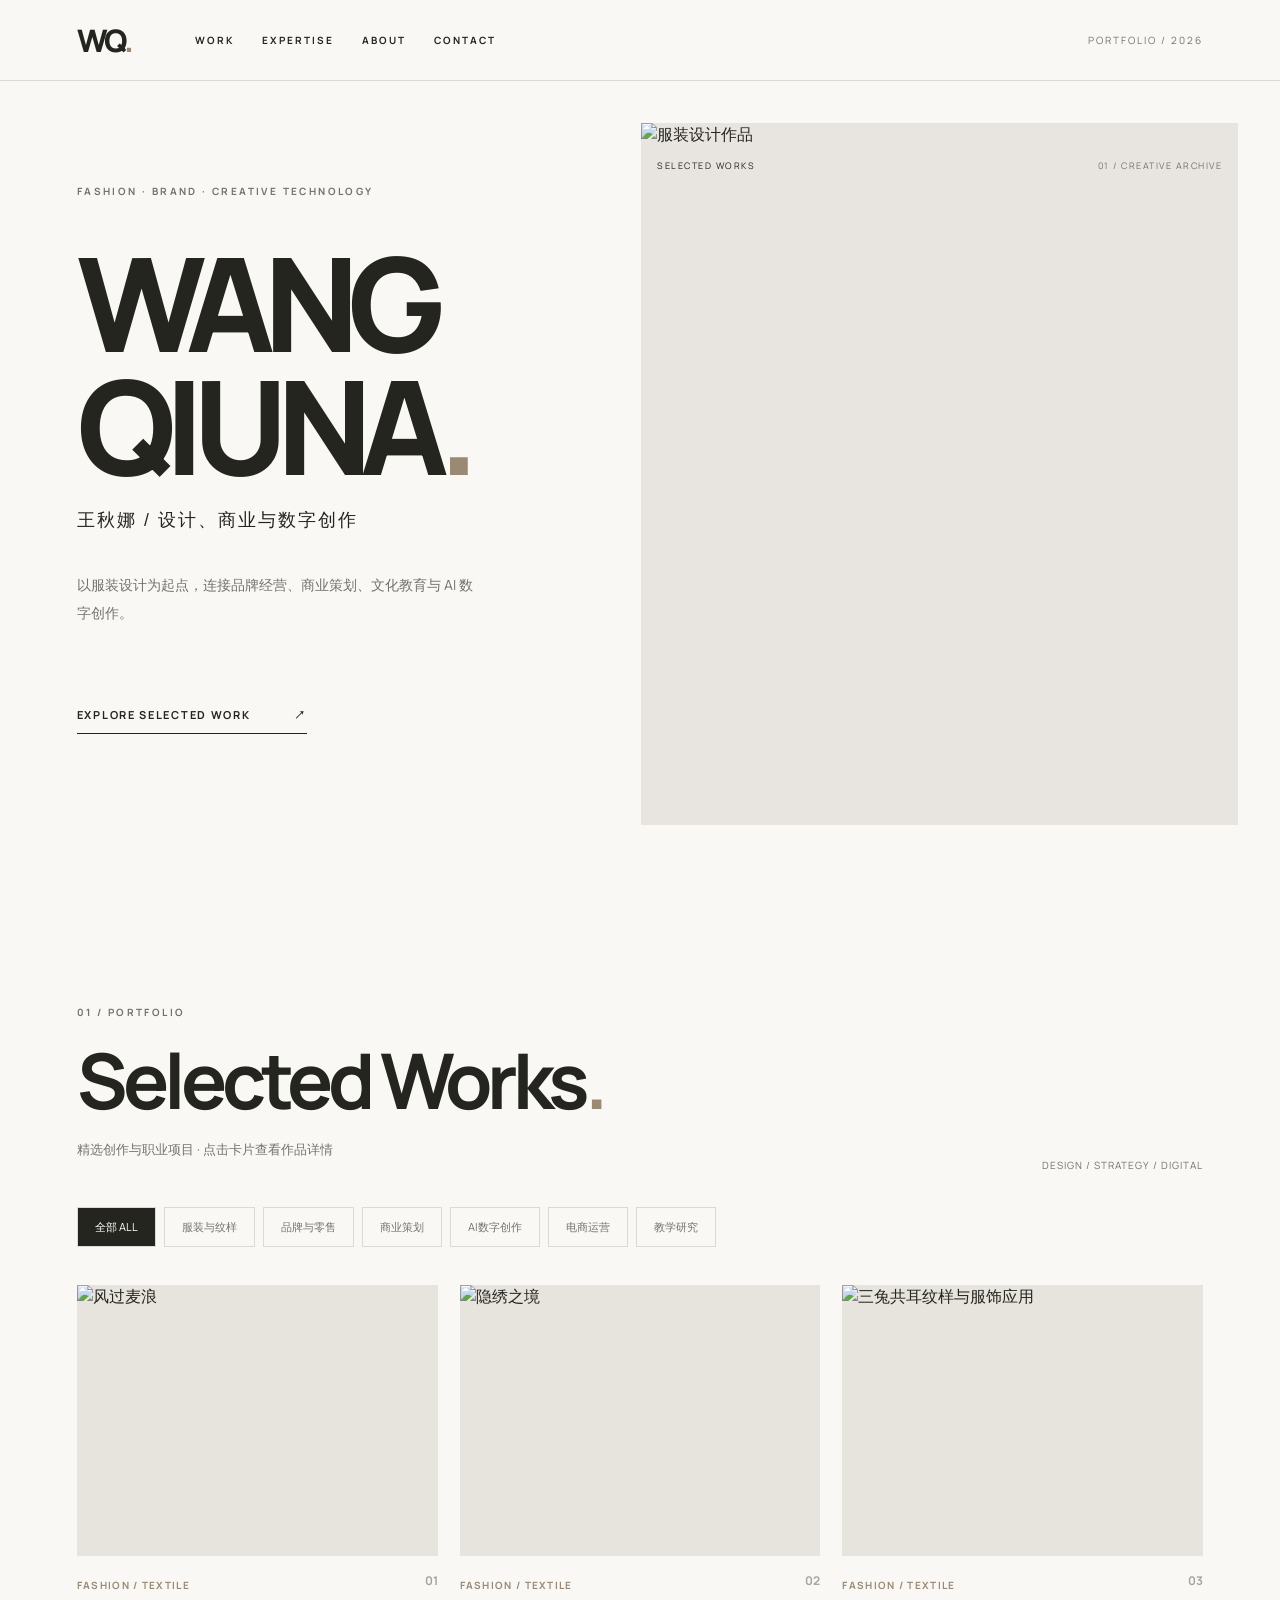
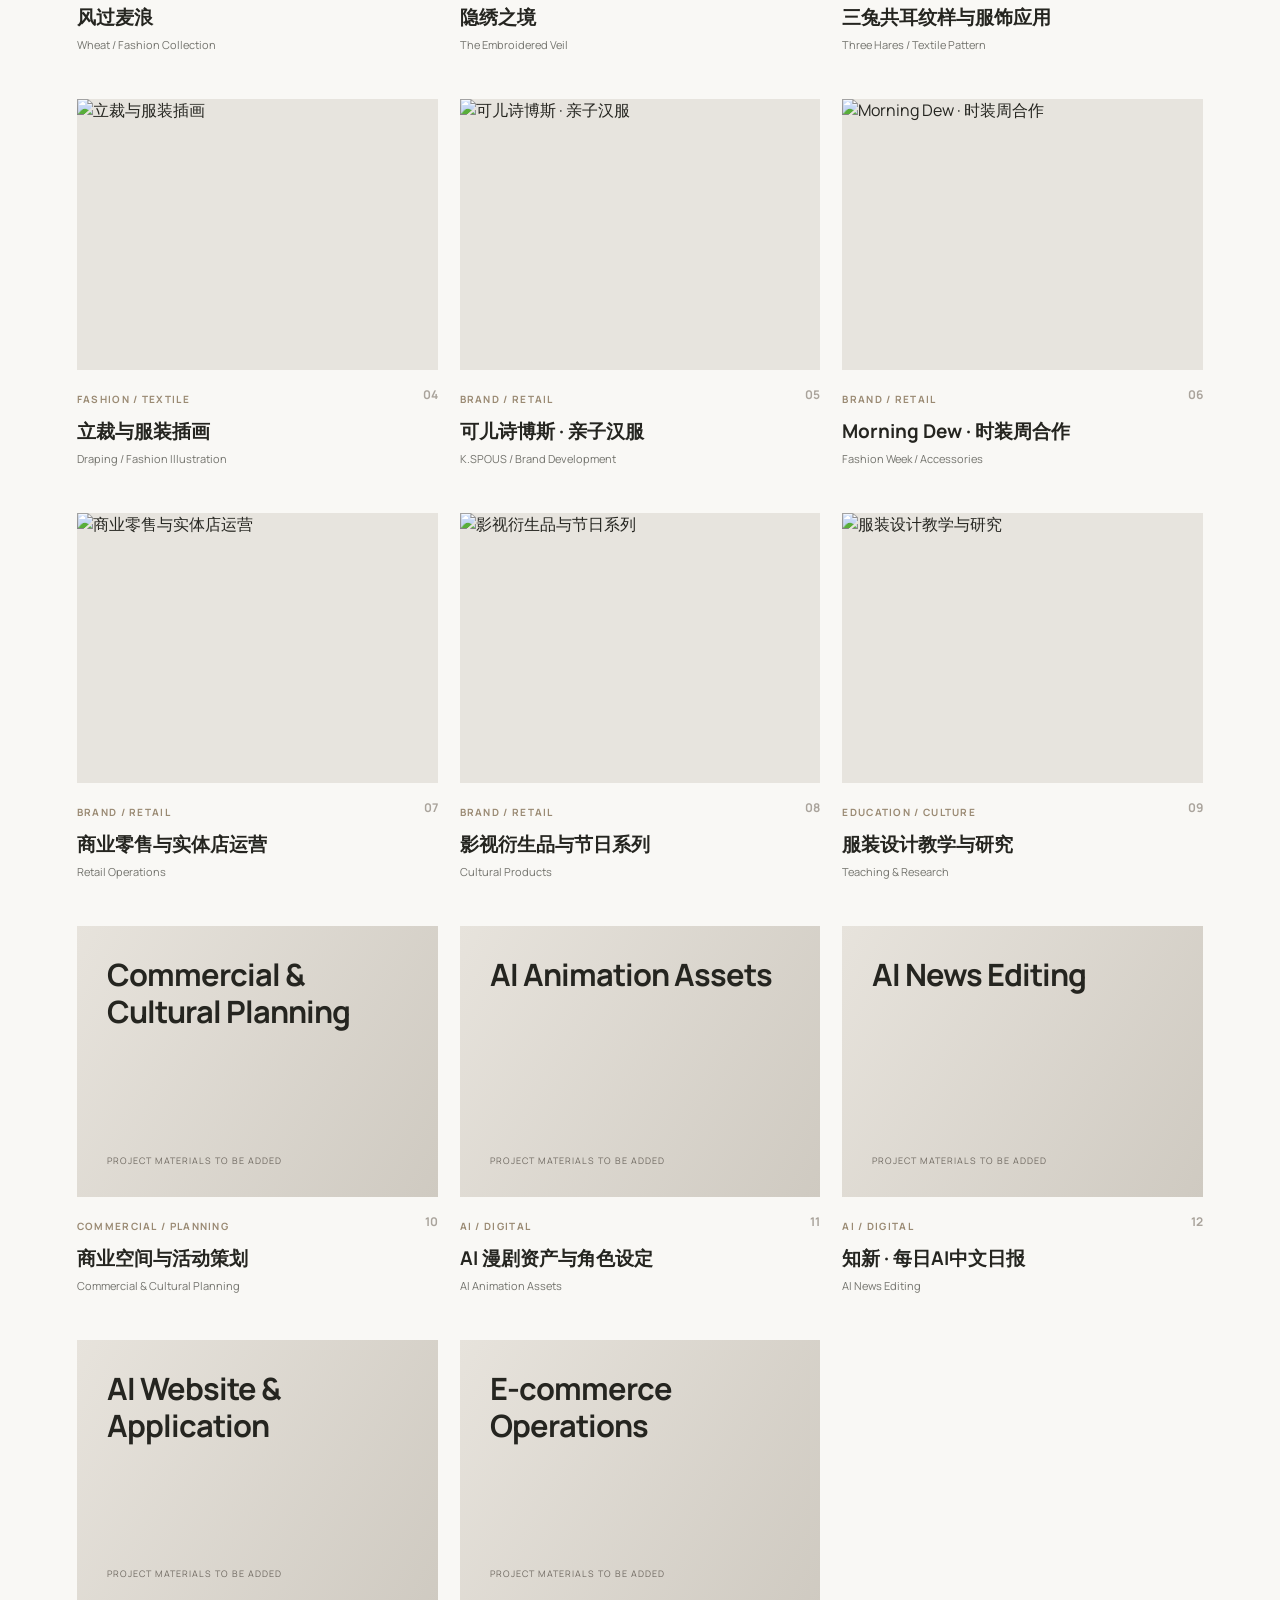
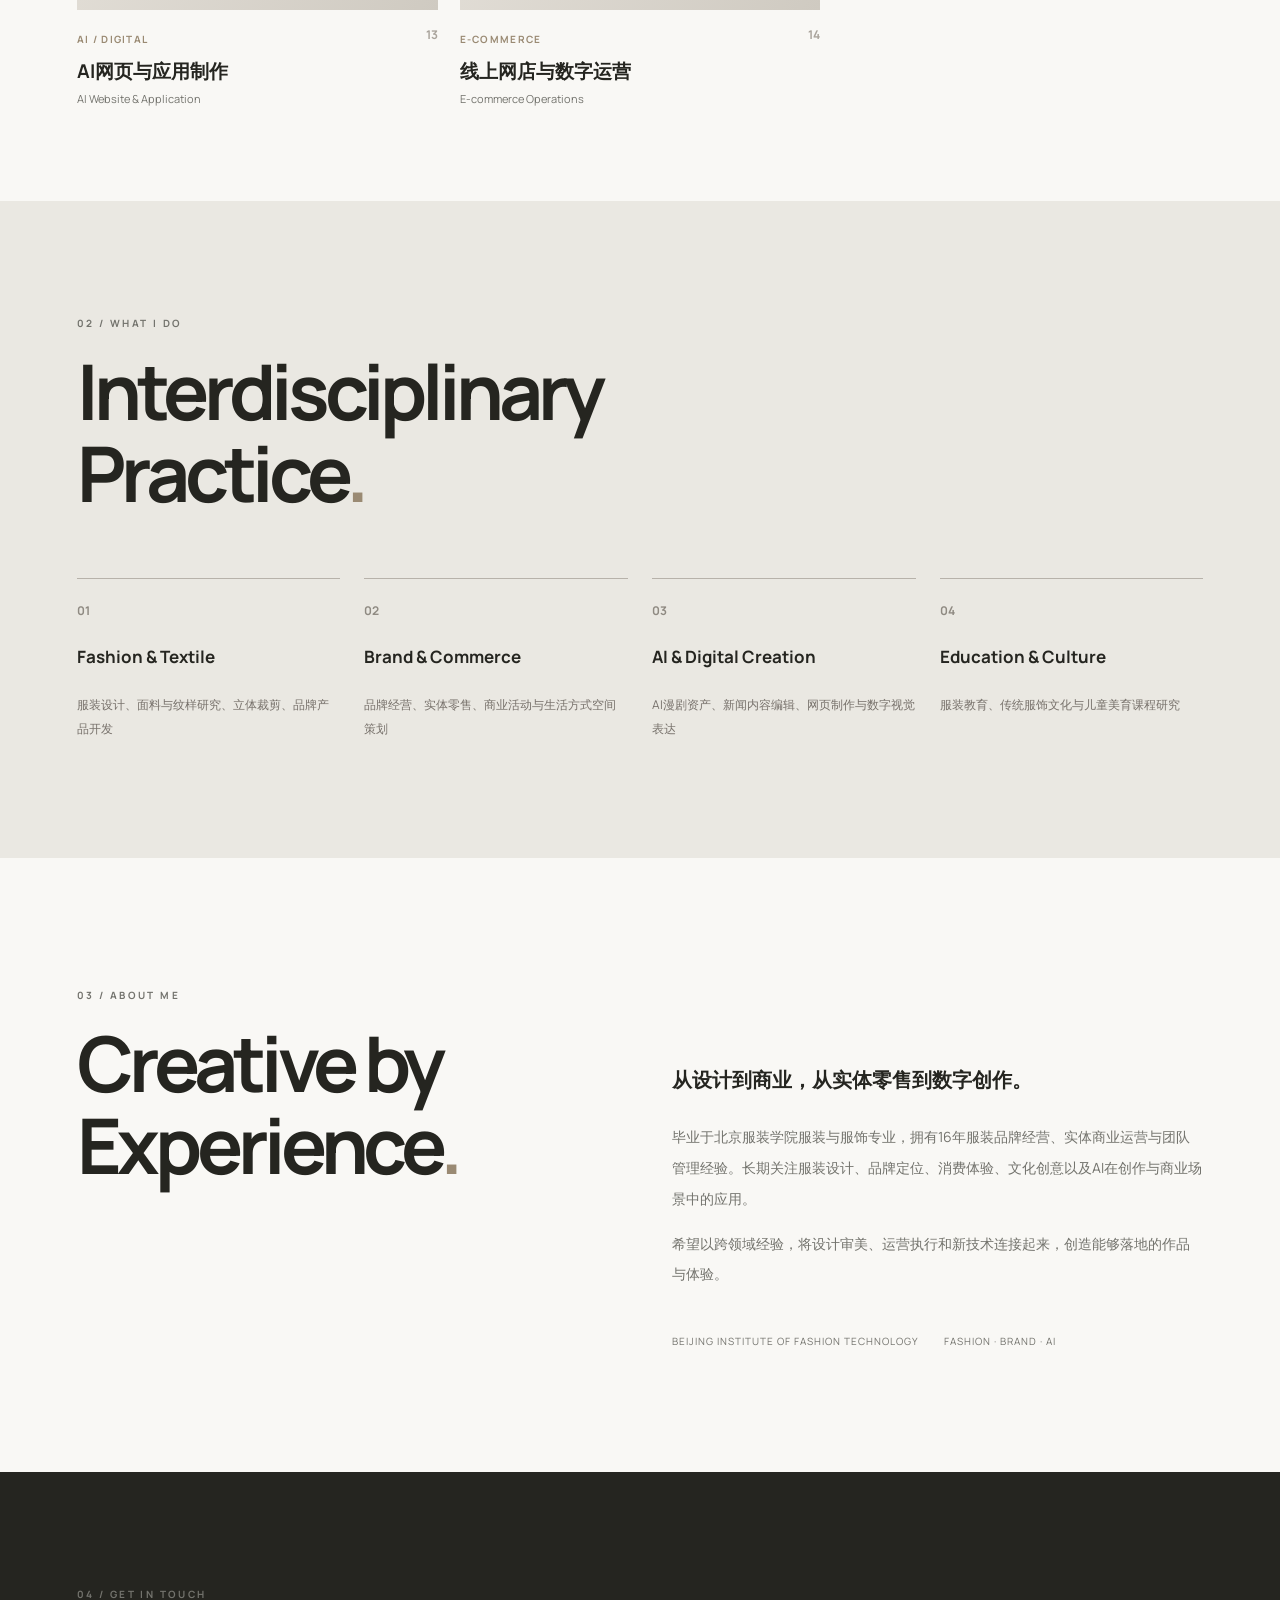
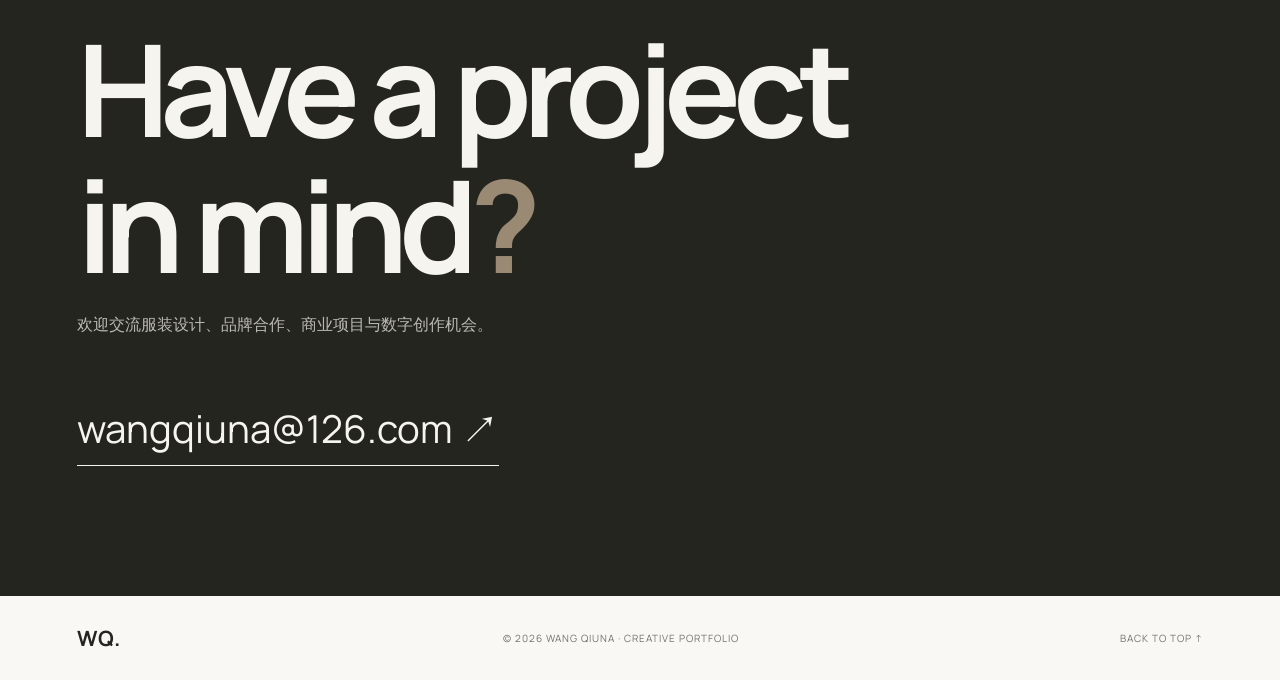
==== index.html @ f50f4de9 "Add files via upload" ====
<!doctype html><html lang="zh-CN"><head><meta charset="utf-8"><meta name="viewport" content="width=device-width,initial-scale=1"><meta name="description" content="王秋娜的创意作品档案：服装设计、商业策划、品牌运营、AI数字创作及教育研究。"><title>WANG QIUNA — Creative Portfolio</title><link rel="stylesheet" href="style.css"></head><body><header class="nav"><a class="mark" href="#home">WQ<span>.</span></a><nav><a href="#projects">WORK</a><a href="#expertise">EXPERTISE</a><a href="#about">ABOUT</a><a href="#contact">CONTACT</a></nav><span class="nav-end">PORTFOLIO / 2026</span></header><main id="home"><section class="hero"><div class="hero-copy"><div class="eyebrow">FASHION · BRAND · CREATIVE TECHNOLOGY</div><h1>WANG<br>QIUNA<span class="dot">.</span></h1><p class="hero-cn">王秋娜 / 设计、商业与数字创作</p><p class="intro">以服装设计为起点，连接品牌经营、商业策划、文化教育与 AI 数字创作。</p><a class="more" href="#projects">EXPLORE SELECTED WORK <span>↗</span></a></div><div class="hero-image"><img id="heroPic" alt="服装设计作品" src="assets/main_02_0.webp"><div class="image-caption">SELECTED WORKS <span>01 / CREATIVE ARCHIVE</span></div></div></section><section id="projects" class="works"><div class="section-header"><div><p class="eyebrow">01 / PORTFOLIO</p><h2>Selected Works<span class="dot">.</span></h2><p>精选创作与职业项目 · 点击卡片查看作品详情</p></div><span class="section-index">DESIGN / STRATEGY / DIGITAL</span></div><div id="filters" class="filters"><button data-filter="all" class="active">全部 ALL</button><button data-filter="fashion">服装与纹样</button><button data-filter="brand">品牌与零售</button><button data-filter="commercial">商业策划</button><button data-filter="ai">AI数字创作</button><button data-filter="digital">电商运营</button><button data-filter="education">教学研究</button></div><div id="projectGrid" class="project-grid"></div></section><section id="expertise" class="expertise"><p class="eyebrow">02 / WHAT I DO</p><h2>Interdisciplinary<br>Practice<span class="dot">.</span></h2><div class="expertise-grid"><div><b>01</b><h3>Fashion & Textile</h3><p>服装设计、面料与纹样研究、立体裁剪、品牌产品开发</p></div><div><b>02</b><h3>Brand & Commerce</h3><p>品牌经营、实体零售、商业活动与生活方式空间策划</p></div><div><b>03</b><h3>AI & Digital Creation</h3><p>AI漫剧资产、新闻内容编辑、网页制作与数字视觉表达</p></div><div><b>04</b><h3>Education & Culture</h3><p>服装教育、传统服饰文化与儿童美育课程研究</p></div></div></section><section id="about" class="about"><div><p class="eyebrow">03 / ABOUT ME</p><h2>Creative by<br>Experience<span class="dot">.</span></h2></div><div class="about-copy"><p class="lead">从设计到商业，从实体零售到数字创作。</p><p>毕业于北京服装学院服装与服饰专业，拥有16年服装品牌经营、实体商业运营与团队管理经验。长期关注服装设计、品牌定位、消费体验、文化创意以及AI在创作与商业场景中的应用。</p><p>希望以跨领域经验，将设计审美、运营执行和新技术连接起来，创造能够落地的作品与体验。</p><div class="about-meta"><span>BEIJING INSTITUTE OF FASHION TECHNOLOGY</span><span>FASHION · BRAND · AI</span></div></div></section><section id="contact" class="contact"><p class="eyebrow">04 / GET IN TOUCH</p><h2>Have a project<br>in mind<span class="dot">?</span></h2><p>欢迎交流服装设计、品牌合作、商业项目与数字创作机会。</p><a href="mailto:wangqiuna@126.com" class="email">wangqiuna@126.com ↗</a></section></main><footer><b>WQ.</b><span>© 2026 WANG QIUNA · CREATIVE PORTFOLIO</span><a href="#home">BACK TO TOP ↑</a></footer><div id="modal" class="modal" aria-hidden="true"><div class="modal-panel"><button id="close" aria-label="关闭">✕</button><div id="modalContent"></div></div></div><script src="data.js"></script><script src="main.js"></script></body></html>
---- style.css ----
@import url('https://fonts.googleapis.com/css2?family=DM+Sans:wght@400;500;600;700&family=Manrope:wght@400;500;600;700;800&display=swap');:root{--ink:#252520;--sub:#73736d;--paper:#f9f8f5;--line:#dcdad4;--accent:#9a8a73}*{box-sizing:border-box}html{scroll-behavior:smooth}body{margin:0;background:var(--paper);color:var(--ink);font-family:Manrope,'Microsoft YaHei',sans-serif}a{color:inherit;text-decoration:none}button{font:inherit}.nav{height:81px;padding:0 6vw;display:flex;align-items:center;border-bottom:1px solid var(--line);gap:5vw;background:var(--paper)}.mark{font-weight:800;font-size:31px;letter-spacing:-3px}.mark span,.dot{color:var(--accent)}.nav nav{display:flex;gap:28px;font-size:10px;letter-spacing:2px;font-weight:700}.nav a:hover{color:var(--accent)}.nav-end{margin-left:auto;color:var(--sub);font-size:10px;letter-spacing:2px}.hero{min-height:calc(100vh - 81px);display:grid;grid-template-columns:47% 53%;padding:42px 6vw 75px;gap:35px}.hero-copy{display:flex;flex-direction:column;justify-content:center;align-items:flex-start;padding:0 3vw 30px 0}.eyebrow{font-size:10px;letter-spacing:2.4px;color:var(--sub);font-weight:700}.hero h1{font-size:clamp(72px,10.2vw,178px);letter-spacing:-.085em;line-height:.94;margin:43px 0 20px;font-weight:800}.hero-cn{font-size:18px;letter-spacing:2px;margin:0 0 25px}.intro{max-width:400px;font-size:14px;line-height:2;color:var(--sub)}.more{border-bottom:1px solid var(--ink);padding:18px 0 10px;margin-top:48px;font-size:11px;letter-spacing:1.7px;font-weight:700}.more span{margin-left:40px}.hero-image{background:#e8e4df;align-self:stretch;min-height:540px;position:relative;overflow:hidden}.hero-image>img{width:100%;height:calc(100% - 42px);object-fit:cover}.image-caption{display:flex;justify-content:space-between;align-items:center;font-size:9px;letter-spacing:1.5px;padding:13px 16px}.image-caption span{color:var(--sub)}section.works{padding:95px 6vw}.section-header{display:flex;justify-content:space-between;align-items:end;margin-bottom:35px}.section-header h2,.expertise h2,.about h2,.contact h2{font-size:clamp(45px,6vw,90px);line-height:1.06;letter-spacing:-.065em;margin:20px 0}.section-header p:not(.eyebrow){color:var(--sub);font-size:13px}.section-index{font-size:10px;letter-spacing:1px;color:var(--sub)}.filters{display:flex;gap:8px;flex-wrap:wrap;margin:25px 0 38px}.filters button{border:1px solid var(--line);background:transparent;color:var(--sub);padding:11px 17px;cursor:pointer;font-size:11px}.filters button.active,.filters button:hover{background:var(--ink);color:white}.project-grid{display:grid;grid-template-columns:repeat(3,minmax(0,1fr));gap:47px 22px}.project-card{border:0;text-align:left;background:transparent;padding:0;cursor:pointer;min-width:0;color:inherit}.cover{aspect-ratio:4/3;position:relative;background:#e7e4de;overflow:hidden}.cover img{width:100%;height:100%;object-fit:cover;transition:transform .4s}.project-card:hover img{transform:scale(1.04)}.cover-go{position:absolute;right:10px;bottom:10px;background:#f9f8f5;padding:10px;font-size:9px;letter-spacing:1px;opacity:0;transition:opacity .2s}.project-card:hover .cover-go{opacity:1}.placeholder{height:100%;padding:30px;display:flex;flex-direction:column;justify-content:space-between;background:linear-gradient(120deg,#e7e3dc,#cfcac1)}.placeholder span{font-size:clamp(20px,2.4vw,36px);font-weight:700;letter-spacing:-1px;line-height:1.2}.placeholder small{font-size:9px;letter-spacing:1px;color:#706a62}.card-bottom{display:flex;justify-content:space-between;padding-top:16px}.card-bottom b{color:#aaa49c;font-size:12px}.cat{color:var(--accent);font-size:10px;font-weight:700;letter-spacing:1.3px}.card-bottom h3{font-size:19px;margin:10px 0 6px}.card-bottom p{font-size:11px;color:var(--sub);margin:0}.expertise{background:#eae8e2;padding:105px 6vw}.expertise-grid{display:grid;grid-template-columns:repeat(4,1fr);gap:24px;margin-top:65px}.expertise-grid>div{border-top:1px solid #b7b2aa;padding-top:19px}.expertise-grid b{color:#8f8a82;font-size:12px}.expertise-grid h3{font-size:17px;margin:25px 0}.expertise-grid p{line-height:2;color:#77716b;font-size:12px}.about{padding:120px 6vw;display:grid;grid-template-columns:1fr 1fr;gap:5vw}.about-copy{padding-top:60px;line-height:2.2;color:var(--sub);font-size:14px}.about-copy .lead{font-size:20px;color:var(--ink);font-weight:700}.about-meta{display:flex;gap:25px;flex-wrap:wrap;margin-top:40px;font-size:10px;letter-spacing:1px}.contact{background:#252520;color:#f6f4ee;padding:105px 6vw 130px}.contact h2{font-size:clamp(60px,10vw,140px)}.contact p:not(.eyebrow){color:#bab9b3}.contact .email{display:inline-block;margin-top:50px;border-bottom:1px solid #f6f4ee;padding-bottom:9px;font-size:clamp(20px,3vw,42px)}footer{display:flex;align-items:center;justify-content:space-between;padding:28px 6vw;font-size:10px;letter-spacing:1px;color:var(--sub)}footer b{font-size:21px;color:var(--ink)}.modal{display:none;position:fixed;z-index:20;inset:0;background:rgba(22,22,20,.75);overflow-y:auto;padding:35px}.modal.open{display:block}.modal-panel{max-width:1050px;min-height:80vh;background:var(--paper);margin:auto;padding:65px;position:relative}.modal-panel #close{position:sticky;top:0;float:right;background:var(--ink);color:white;border:0;width:44px;height:44px;cursor:pointer}.modal-panel h2{font-size:clamp(32px,4vw,60px);margin:16px 0 4px}.modal-panel p{color:var(--sub);line-height:2}.modal-en{font-size:12px;letter-spacing:2px}.gallery{display:grid;grid-template-columns:repeat(2,1fr);gap:18px;margin-top:40px;align-items:start}.gallery img{width:100%;height:auto;background:#eee}.modal-empty{margin-top:50px;background:#eae8e2;padding:50px;color:var(--sub);font-size:13px}@media(max-width:800px){.nav{padding:0 5vw;height:68px}.nav nav{gap:14px}.nav nav a{font-size:9px}.nav-end{display:none}.hero{display:flex;flex-direction:column;padding:35px 5vw 60px;min-height:unset;gap:35px}.hero h1{font-size:clamp(78px,17vw,130px);margin:40px 0 25px}.hero-copy{padding:15px 0}.hero-image{min-height:400px}.hero-image img{height:390px}.section-header,.about{display:block}.section-index{display:none}.works,.expertise,.about{padding:70px 5vw!important}.project-grid{grid-template-columns:repeat(2,1fr);gap:35px 14px}.expertise-grid{grid-template-columns:repeat(2,1fr)}.about-copy{padding-top:15px}.modal{padding:10px}.modal-panel{padding:25px}.gallery{grid-template-columns:1fr}footer{gap:15px}footer span{font-size:8px}}@media(max-width:520px){.project-grid{grid-template-columns:1fr}.nav nav a:nth-child(2){display:none}.hero-image{min-height:300px}.hero-image img{height:300px}.expertise-grid{grid-template-columns:1fr}.filters button{padding:10px 12px}.contact{padding:70px 5vw}.contact h2{font-size:60px}}
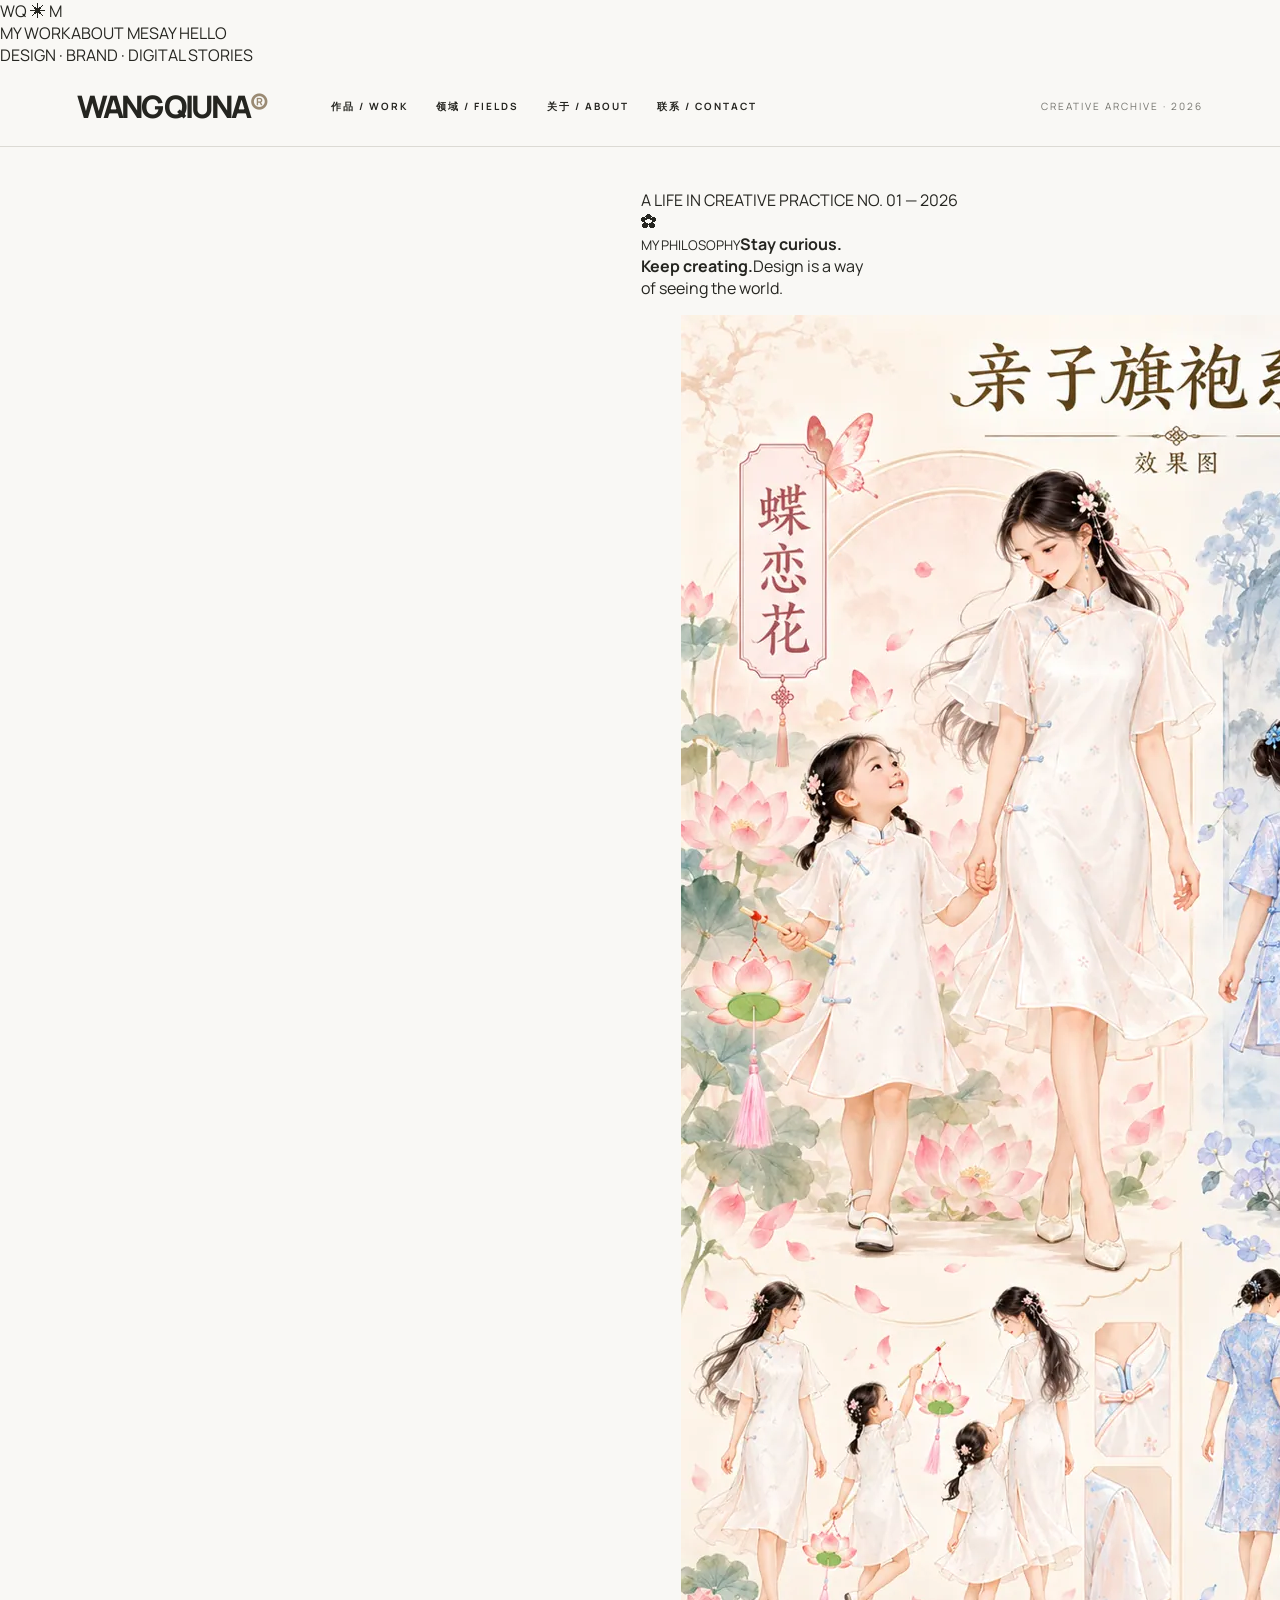
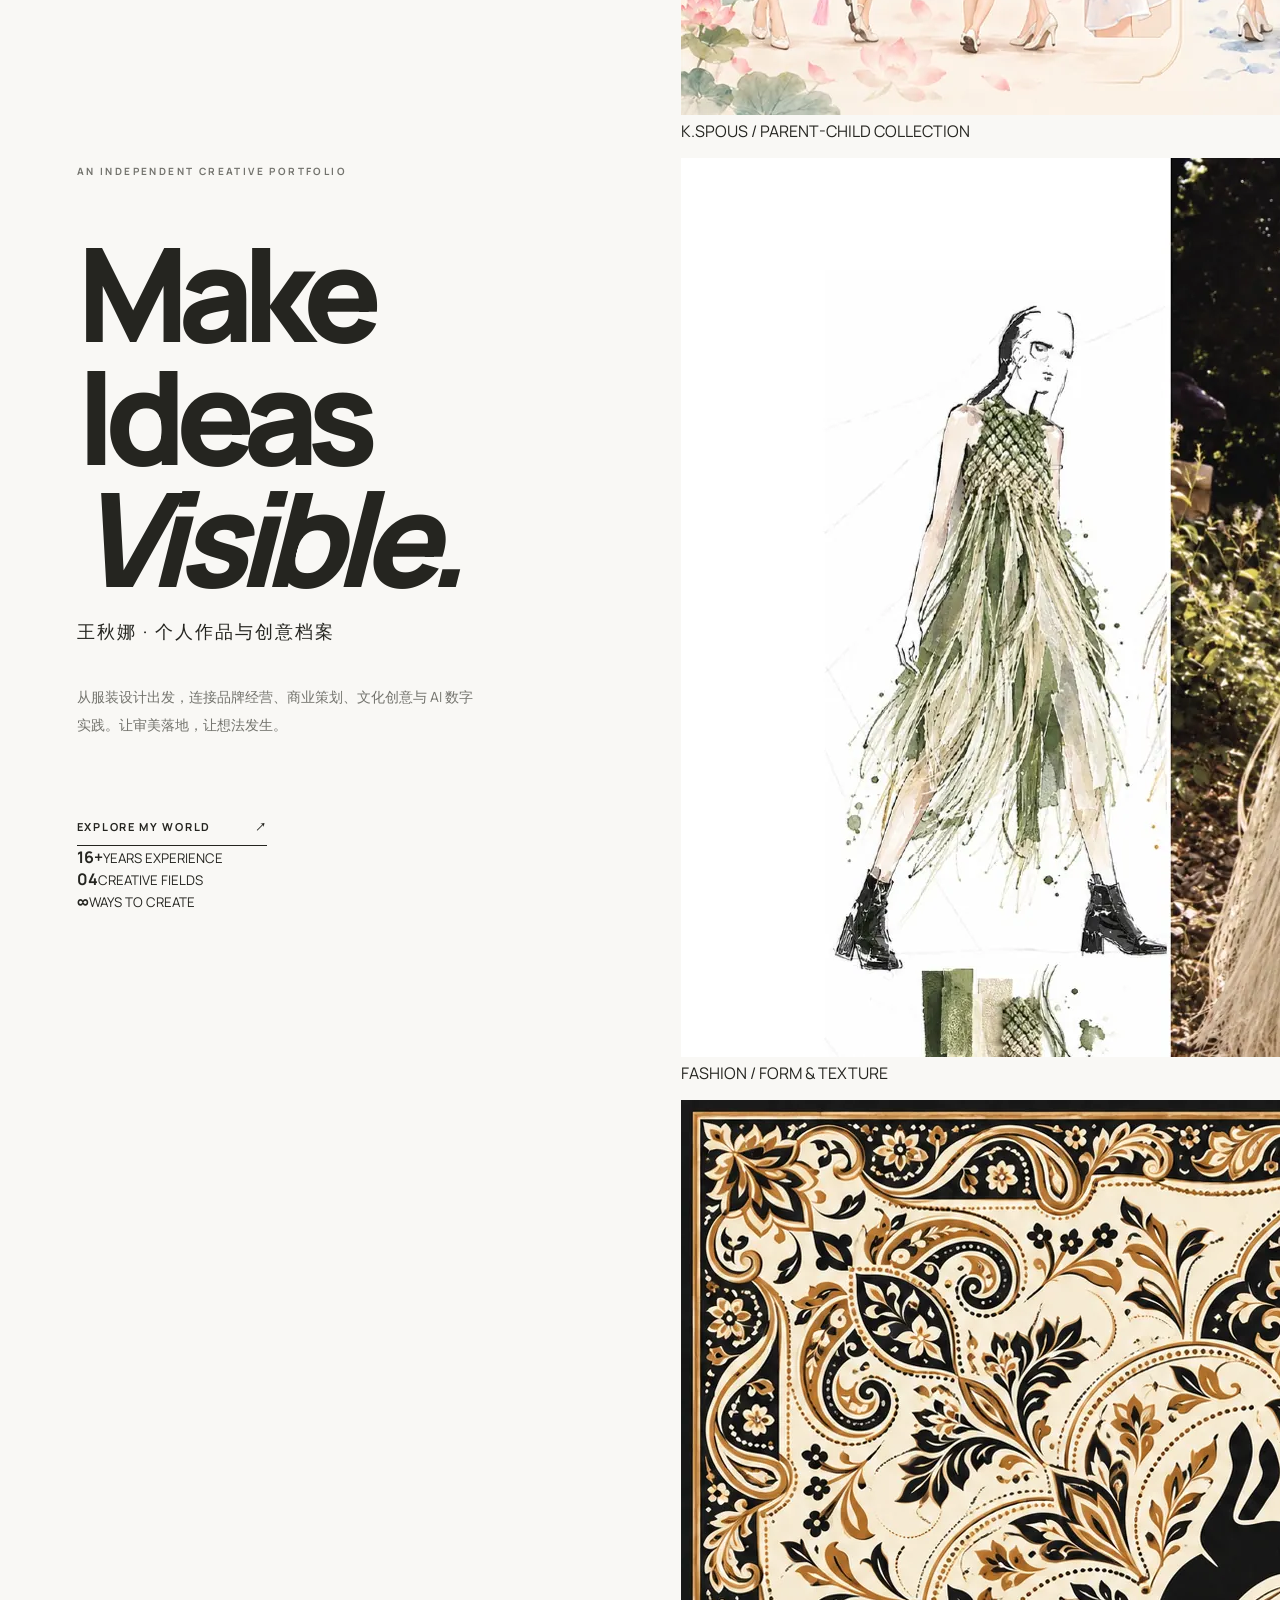
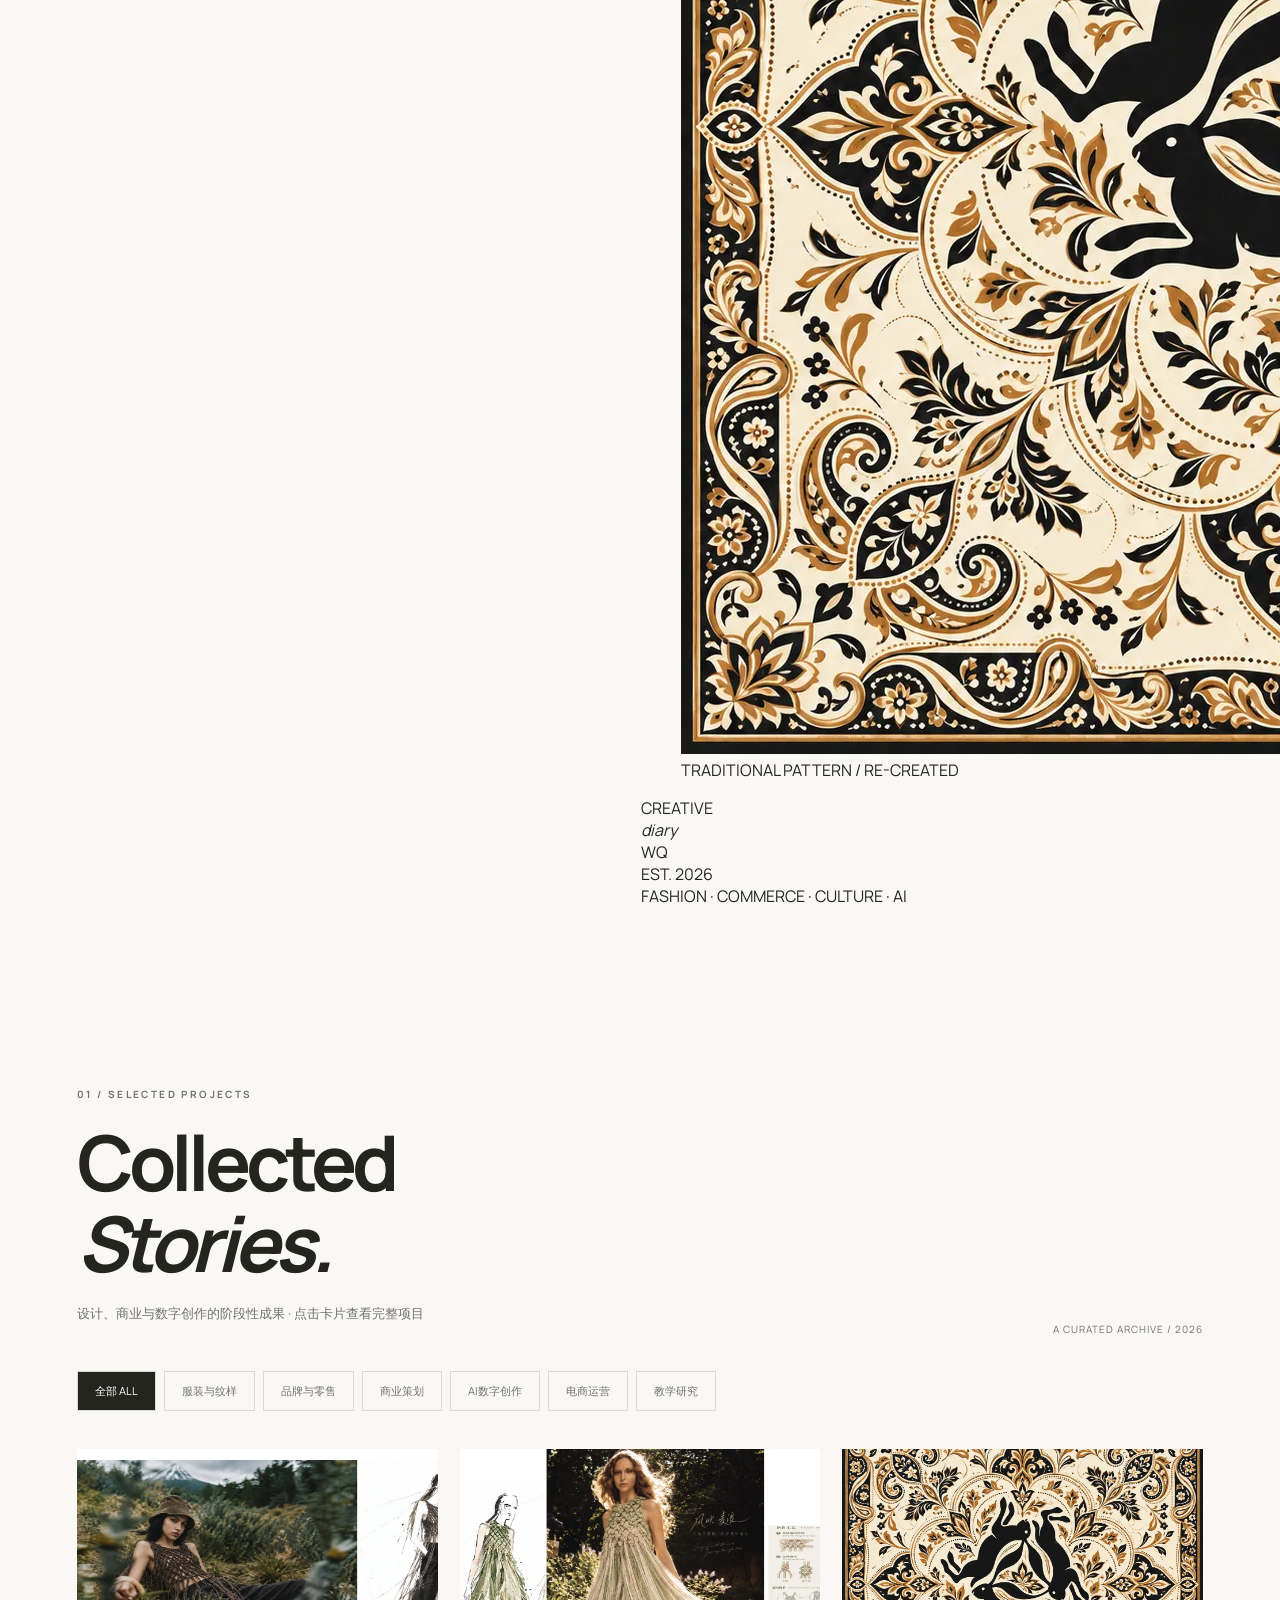
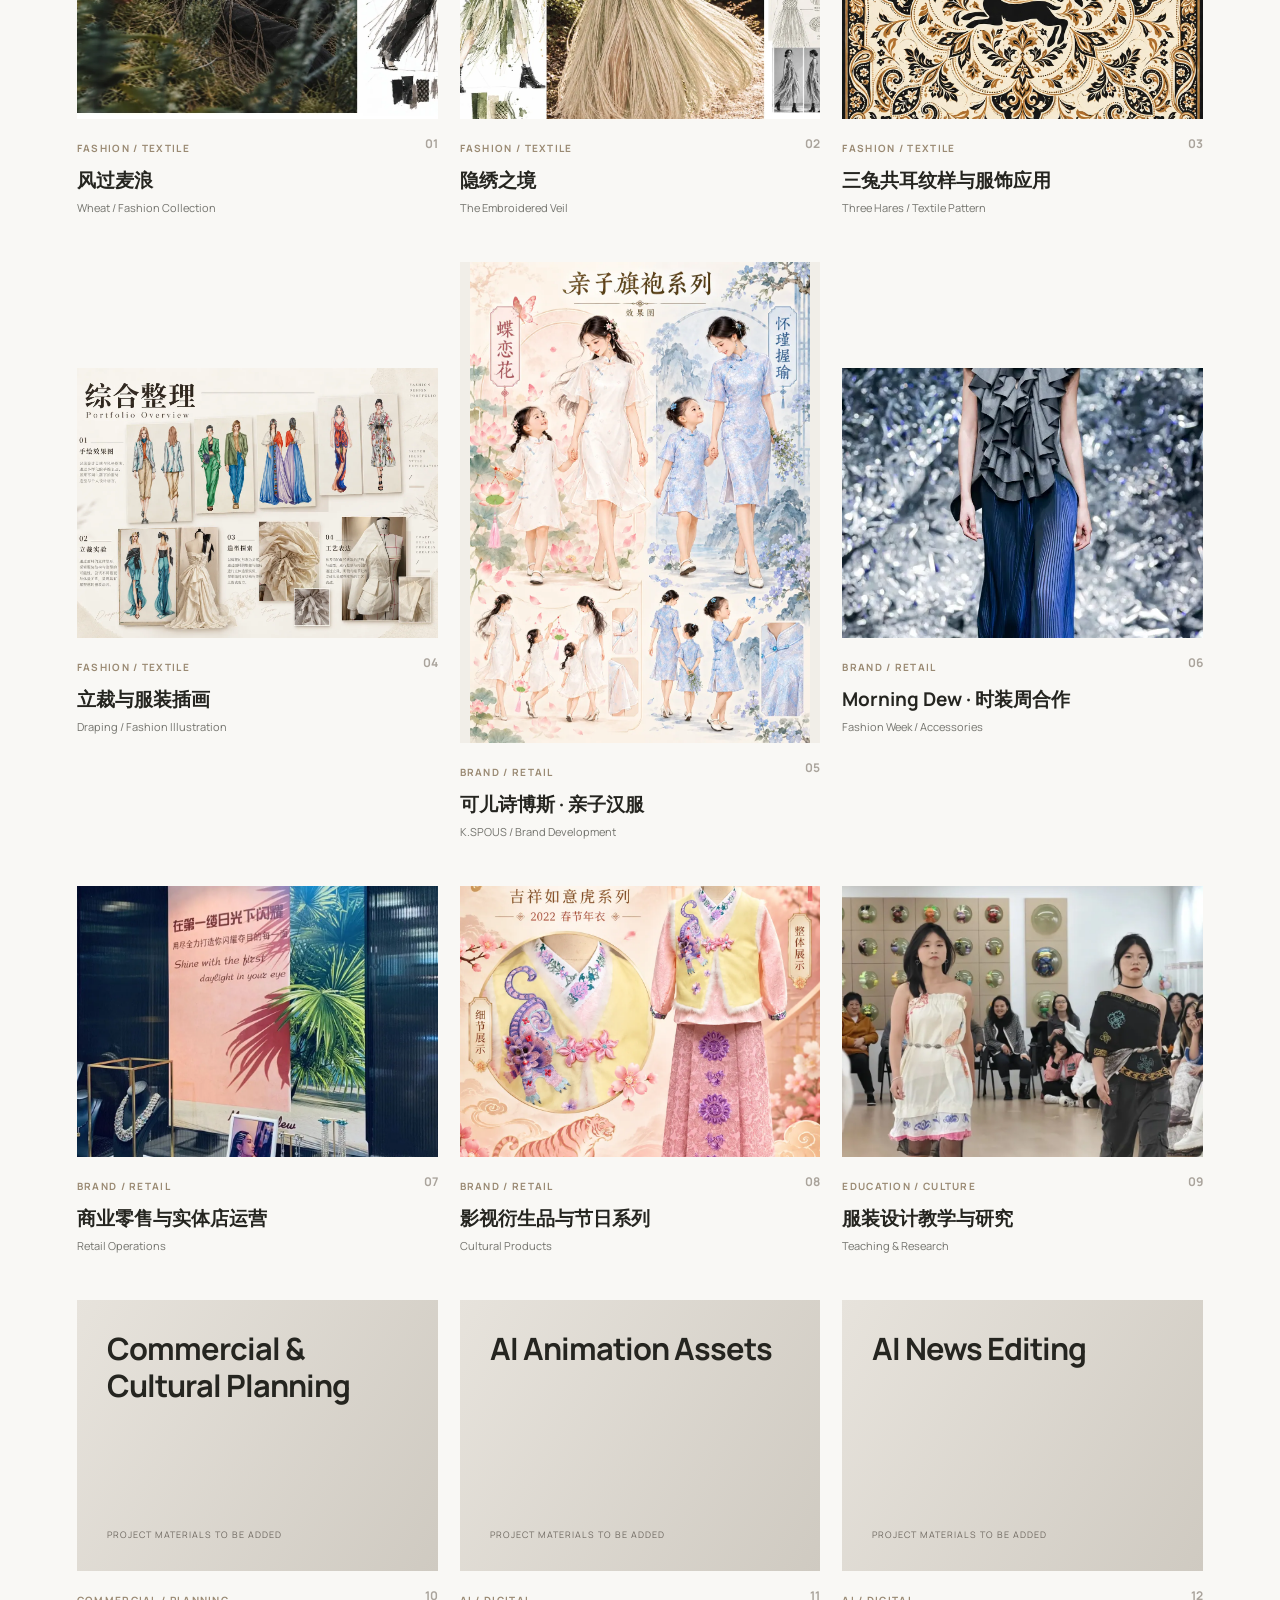
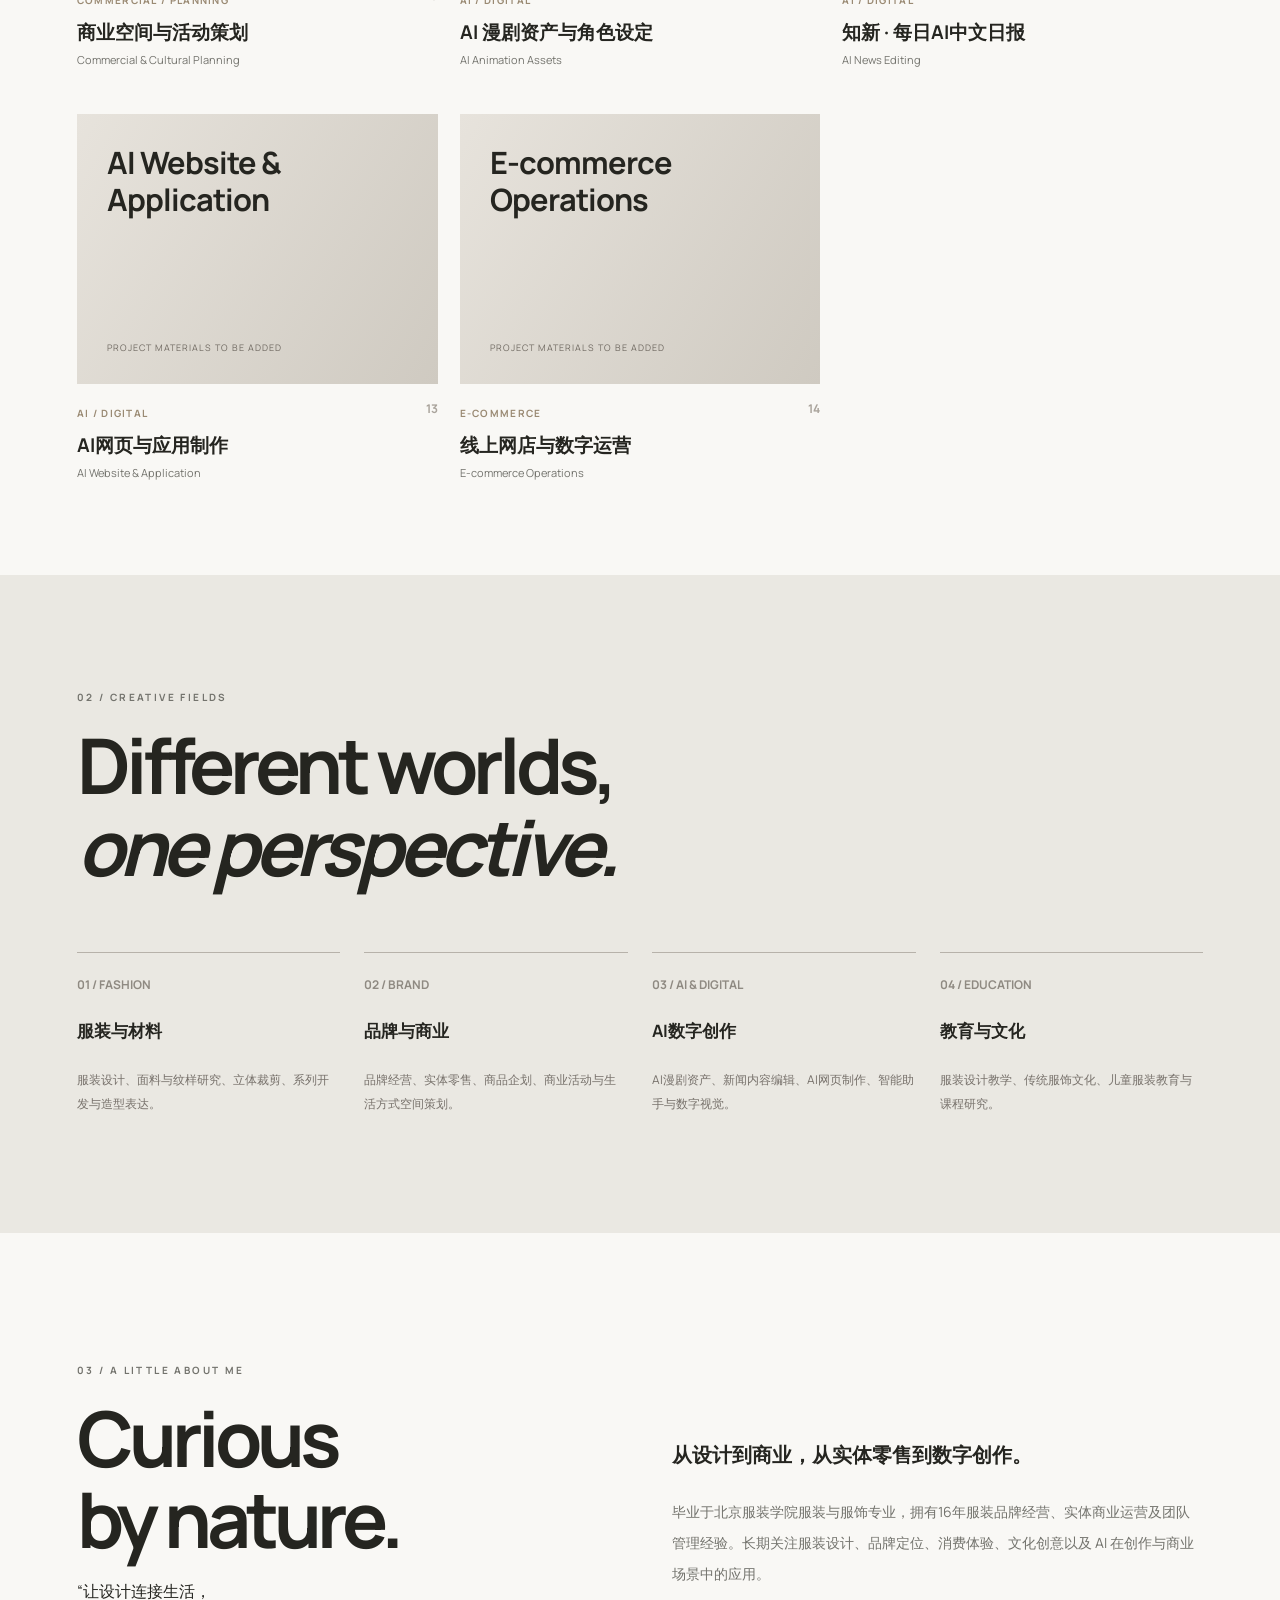
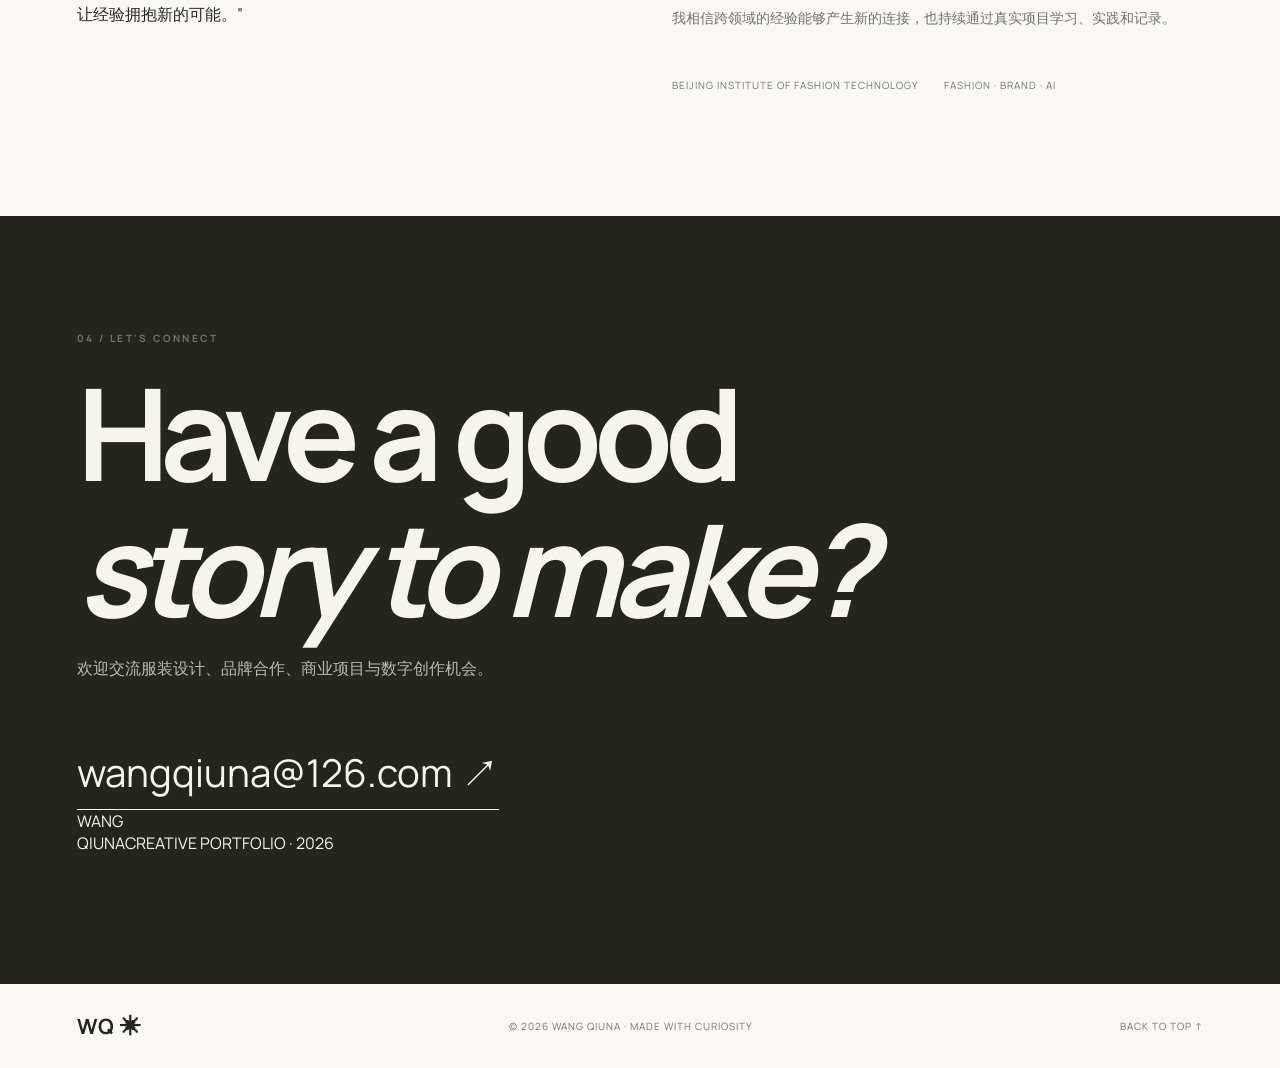
==== commit f736df27: "Update index.html" ====
--- a/index.html
+++ b/index.html
@@ -1 +1,43 @@
-<!doctype html><html lang="zh-CN"><head><meta charset="utf-8"><meta name="viewport" content="width=device-width,initial-scale=1"><meta name="description" content="王秋娜的创意作品档案：服装设计、商业策划、品牌运营、AI数字创作及教育研究。"><title>WANG QIUNA — Creative Portfolio</title><link rel="stylesheet" href="style.css"></head><body><header class="nav"><a class="mark" href="#home">WQ<span>.</span></a><nav><a href="#projects">WORK</a><a href="#expertise">EXPERTISE</a><a href="#about">ABOUT</a><a href="#contact">CONTACT</a></nav><span class="nav-end">PORTFOLIO / 2026</span></header><main id="home"><section class="hero"><div class="hero-copy"><div class="eyebrow">FASHION · BRAND · CREATIVE TECHNOLOGY</div><h1>WANG<br>QIUNA<span class="dot">.</span></h1><p class="hero-cn">王秋娜 / 设计、商业与数字创作</p><p class="intro">以服装设计为起点，连接品牌经营、商业策划、文化教育与 AI 数字创作。</p><a class="more" href="#projects">EXPLORE SELECTED WORK <span>↗</span></a></div><div class="hero-image"><img id="heroPic" alt="服装设计作品" src="assets/main_02_0.webp"><div class="image-caption">SELECTED WORKS <span>01 / CREATIVE ARCHIVE</span></div></div></section><section id="projects" class="works"><div class="section-header"><div><p class="eyebrow">01 / PORTFOLIO</p><h2>Selected Works<span class="dot">.</span></h2><p>精选创作与职业项目 · 点击卡片查看作品详情</p></div><span class="section-index">DESIGN / STRATEGY / DIGITAL</span></div><div id="filters" class="filters"><button data-filter="all" class="active">全部 ALL</button><button data-filter="fashion">服装与纹样</button><button data-filter="brand">品牌与零售</button><button data-filter="commercial">商业策划</button><button data-filter="ai">AI数字创作</button><button data-filter="digital">电商运营</button><button data-filter="education">教学研究</button></div><div id="projectGrid" class="project-grid"></div></section><section id="expertise" class="expertise"><p class="eyebrow">02 / WHAT I DO</p><h2>Interdisciplinary<br>Practice<span class="dot">.</span></h2><div class="expertise-grid"><div><b>01</b><h3>Fashion & Textile</h3><p>服装设计、面料与纹样研究、立体裁剪、品牌产品开发</p></div><div><b>02</b><h3>Brand & Commerce</h3><p>品牌经营、实体零售、商业活动与生活方式空间策划</p></div><div><b>03</b><h3>AI & Digital Creation</h3><p>AI漫剧资产、新闻内容编辑、网页制作与数字视觉表达</p></div><div><b>04</b><h3>Education & Culture</h3><p>服装教育、传统服饰文化与儿童美育课程研究</p></div></div></section><section id="about" class="about"><div><p class="eyebrow">03 / ABOUT ME</p><h2>Creative by<br>Experience<span class="dot">.</span></h2></div><div class="about-copy"><p class="lead">从设计到商业，从实体零售到数字创作。</p><p>毕业于北京服装学院服装与服饰专业，拥有16年服装品牌经营、实体商业运营与团队管理经验。长期关注服装设计、品牌定位、消费体验、文化创意以及AI在创作与商业场景中的应用。</p><p>希望以跨领域经验，将设计审美、运营执行和新技术连接起来，创造能够落地的作品与体验。</p><div class="about-meta"><span>BEIJING INSTITUTE OF FASHION TECHNOLOGY</span><span>FASHION · BRAND · AI</span></div></div></section><section id="contact" class="contact"><p class="eyebrow">04 / GET IN TOUCH</p><h2>Have a project<br>in mind<span class="dot">?</span></h2><p>欢迎交流服装设计、品牌合作、商业项目与数字创作机会。</p><a href="mailto:wangqiuna@126.com" class="email">wangqiuna@126.com ↗</a></section></main><footer><b>WQ.</b><span>© 2026 WANG QIUNA · CREATIVE PORTFOLIO</span><a href="#home">BACK TO TOP ↑</a></footer><div id="modal" class="modal" aria-hidden="true"><div class="modal-panel"><button id="close" aria-label="关闭">✕</button><div id="modalContent"></div></div></div><script src="data.js"></script><script src="main.js"></script></body></html>+<!doctype html>
+<html lang="zh-CN">
+<head>
+<meta charset="utf-8"><meta name="viewport" content="width=device-width,initial-scale=1">
+<meta name="description" content="王秋娜的个人创意主页：服装设计、品牌运营、商业策划、AI数字创作与教育研究。">
+<meta name="theme-color" content="#e8d6c8">
+<title>WANG QIUNA — Creative Portfolio</title><link rel="stylesheet" href="style.css">
+</head>
+<body>
+<div class="topline"><a class="top-brand" href="#home">WQ <span>✳</span> M</a><div class="top-links"><a href="#projects">MY WORK</a><a href="#about">ABOUT ME</a><a href="#contact">SAY HELLO</a></div><div class="top-note">DESIGN · BRAND · DIGITAL STORIES</div></div>
+<header class="nav"><a class="mark" href="#home">WANG QIUNA<span>®</span></a><nav><a href="#projects">作品 / WORK</a><a href="#expertise">领域 / FIELDS</a><a href="#about">关于 / ABOUT</a><a href="#contact">联系 / CONTACT</a></nav><span class="nav-end">CREATIVE ARCHIVE · 2026</span></header>
+<main id="home">
+<section class="hero">
+ <div class="hero-copy">
+  <p class="eyebrow">AN INDEPENDENT CREATIVE PORTFOLIO</p>
+  <h1>Make<br>Ideas <em>Visible.</em></h1>
+  <p class="hero-cn">王秋娜 · 个人作品与创意档案</p>
+  <p class="intro">从服装设计出发，连接品牌经营、商业策划、文化创意与 AI 数字实践。让审美落地，让想法发生。</p>
+  <a class="more" href="#projects">EXPLORE MY WORLD <span>↗</span></a>
+  <div class="hero-stats"><div><b>16<span>+</span></b><small>YEARS EXPERIENCE</small></div><div><b>04</b><small>CREATIVE FIELDS</small></div><div><b>∞</b><small>WAYS TO CREATE</small></div></div>
+ </div>
+ <div class="collage" aria-label="精选作品拼贴">
+  <div class="collage-wash"></div>
+  <div class="collage-kicker">A LIFE IN CREATIVE PRACTICE <span>NO. 01 — 2026</span></div>
+  <div class="collage-flower">✿</div>
+  <div class="paper-note note-left"><small>MY PHILOSOPHY</small><b>Stay curious.<br>Keep creating.</b><span>Design is a way<br>of seeing the world.</span></div>
+  <figure class="photo photo-main"><img src="assets/main_59_0.webp" alt="可儿诗博斯亲子汉服设计作品"><figcaption>K.SPOUS / PARENT-CHILD COLLECTION</figcaption></figure>
+  <figure class="photo photo-side"><img src="assets/main_18_0.webp" alt="高级时装设计作品"><figcaption>FASHION / FORM & TEXTURE</figcaption></figure>
+  <figure class="photo photo-bottom"><img src="assets/rabbits_01_0.webp" alt="三兔共耳传统纹样设计"><figcaption>TRADITIONAL PATTERN / RE-CREATED</figcaption></figure>
+  <div class="collage-title">CREATIVE<br><i>diary</i></div>
+  <div class="collage-stamp">WQ<br><span>EST. 2026</span></div>
+  <div class="collage-caption">FASHION · COMMERCE · CULTURE · AI</div>
+ </div>
+</section>
+<section id="projects" class="works"><div class="section-header"><div><p class="eyebrow">01 / SELECTED PROJECTS</p><h2>Collected<br><em>Stories.</em></h2><p>设计、商业与数字创作的阶段性成果 · 点击卡片查看完整项目</p></div><span class="section-index">A CURATED ARCHIVE / 2026</span></div>
+<div id="filters" class="filters"><button data-filter="all" class="active">全部 ALL</button><button data-filter="fashion">服装与纹样</button><button data-filter="brand">品牌与零售</button><button data-filter="commercial">商业策划</button><button data-filter="ai">AI数字创作</button><button data-filter="digital">电商运营</button><button data-filter="education">教学研究</button></div><div id="projectGrid" class="project-grid"></div></section>
+<section id="expertise" class="expertise"><div class="expertise-head"><p class="eyebrow">02 / CREATIVE FIELDS</p><h2>Different worlds,<br><em>one perspective.</em></h2></div><div class="expertise-grid"><div><b>01 / FASHION</b><h3>服装与材料</h3><p>服装设计、面料与纹样研究、立体裁剪、系列开发与造型表达。</p></div><div><b>02 / BRAND</b><h3>品牌与商业</h3><p>品牌经营、实体零售、商品企划、商业活动与生活方式空间策划。</p></div><div><b>03 / AI & DIGITAL</b><h3>AI数字创作</h3><p>AI漫剧资产、新闻内容编辑、AI网页制作、智能助手与数字视觉。</p></div><div><b>04 / EDUCATION</b><h3>教育与文化</h3><p>服装设计教学、传统服饰文化、儿童服装教育与课程研究。</p></div></div></section>
+<section id="about" class="about"><div class="about-heading"><p class="eyebrow">03 / A LITTLE ABOUT ME</p><h2>Curious<br>by nature<span>.</span></h2><div class="about-quote">“让设计连接生活，<br>让经验拥抱新的可能。”</div></div><div class="about-copy"><p class="lead">从设计到商业，从实体零售到数字创作。</p><p>毕业于北京服装学院服装与服饰专业，拥有16年服装品牌经营、实体商业运营及团队管理经验。长期关注服装设计、品牌定位、消费体验、文化创意以及 AI 在创作与商业场景中的应用。</p><p>我相信跨领域的经验能够产生新的连接，也持续通过真实项目学习、实践和记录。</p><div class="about-meta"><span>BEIJING INSTITUTE OF FASHION TECHNOLOGY</span><span>FASHION · BRAND · AI</span></div></div></section>
+<section id="contact" class="contact"><div><p class="eyebrow">04 / LET'S CONNECT</p><h2>Have a good<br><em>story to make?</em></h2><p>欢迎交流服装设计、品牌合作、商业项目与数字创作机会。</p><a href="mailto:wangqiuna@126.com" class="email">wangqiuna@126.com ↗</a></div><div class="contact-side">WANG<br>QIUNA<span>CREATIVE PORTFOLIO · 2026</span></div></section>
+</main><footer><b>WQ ✳</b><span>© 2026 WANG QIUNA · MADE WITH CURIOSITY</span><a href="#home">BACK TO TOP ↑</a></footer>
+<div id="modal" class="modal" aria-hidden="true"><div class="modal-panel"><button id="close" aria-label="关闭">✕</button><div id="modalContent"></div></div></div>
+<script src="data.js"></script><script src="main.js"></script>
+</body></html>
--- a/style.css
+++ b/style.css
@@ -1 +1 @@
-@import url('https://fonts.googleapis.com/css2?family=DM+Sans:wght@400;500;600;700&family=Manrope:wght@400;500;600;700;800&display=swap');:root{--ink:#252520;--sub:#73736d;--paper:#f9f8f5;--line:#dcdad4;--accent:#9a8a73}*{box-sizing:border-box}html{scroll-behavior:smooth}body{margin:0;background:var(--paper);color:var(--ink);font-family:Manrope,'Microsoft YaHei',sans-serif}a{color:inherit;text-decoration:none}button{font:inherit}.nav{height:81px;padding:0 6vw;display:flex;align-items:center;border-bottom:1px solid var(--line);gap:5vw;background:var(--paper)}.mark{font-weight:800;font-size:31px;letter-spacing:-3px}.mark span,.dot{color:var(--accent)}.nav nav{display:flex;gap:28px;font-size:10px;letter-spacing:2px;font-weight:700}.nav a:hover{color:var(--accent)}.nav-end{margin-left:auto;color:var(--sub);font-size:10px;letter-spacing:2px}.hero{min-height:calc(100vh - 81px);display:grid;grid-template-columns:47% 53%;padding:42px 6vw 75px;gap:35px}.hero-copy{display:flex;flex-direction:column;justify-content:center;align-items:flex-start;padding:0 3vw 30px 0}.eyebrow{font-size:10px;letter-spacing:2.4px;color:var(--sub);font-weight:700}.hero h1{font-size:clamp(72px,10.2vw,178px);letter-spacing:-.085em;line-height:.94;margin:43px 0 20px;font-weight:800}.hero-cn{font-size:18px;letter-spacing:2px;margin:0 0 25px}.intro{max-width:400px;font-size:14px;line-height:2;color:var(--sub)}.more{border-bottom:1px solid var(--ink);padding:18px 0 10px;margin-top:48px;font-size:11px;letter-spacing:1.7px;font-weight:700}.more span{margin-left:40px}.hero-image{background:#e8e4df;align-self:stretch;min-height:540px;position:relative;overflow:hidden}.hero-image>img{width:100%;height:calc(100% - 42px);object-fit:cover}.image-caption{display:flex;justify-content:space-between;align-items:center;font-size:9px;letter-spacing:1.5px;padding:13px 16px}.image-caption span{color:var(--sub)}section.works{padding:95px 6vw}.section-header{display:flex;justify-content:space-between;align-items:end;margin-bottom:35px}.section-header h2,.expertise h2,.about h2,.contact h2{font-size:clamp(45px,6vw,90px);line-height:1.06;letter-spacing:-.065em;margin:20px 0}.section-header p:not(.eyebrow){color:var(--sub);font-size:13px}.section-index{font-size:10px;letter-spacing:1px;color:var(--sub)}.filters{display:flex;gap:8px;flex-wrap:wrap;margin:25px 0 38px}.filters button{border:1px solid var(--line);background:transparent;color:var(--sub);padding:11px 17px;cursor:pointer;font-size:11px}.filters button.active,.filters button:hover{background:var(--ink);color:white}.project-grid{display:grid;grid-template-columns:repeat(3,minmax(0,1fr));gap:47px 22px}.project-card{border:0;text-align:left;background:transparent;padding:0;cursor:pointer;min-width:0;color:inherit}.cover{aspect-ratio:4/3;position:relative;background:#e7e4de;overflow:hidden}.cover img{width:100%;height:100%;object-fit:cover;transition:transform .4s}.project-card:hover img{transform:scale(1.04)}.cover-go{position:absolute;right:10px;bottom:10px;background:#f9f8f5;padding:10px;font-size:9px;letter-spacing:1px;opacity:0;transition:opacity .2s}.project-card:hover .cover-go{opacity:1}.placeholder{height:100%;padding:30px;display:flex;flex-direction:column;justify-content:space-between;background:linear-gradient(120deg,#e7e3dc,#cfcac1)}.placeholder span{font-size:clamp(20px,2.4vw,36px);font-weight:700;letter-spacing:-1px;line-height:1.2}.placeholder small{font-size:9px;letter-spacing:1px;color:#706a62}.card-bottom{display:flex;justify-content:space-between;padding-top:16px}.card-bottom b{color:#aaa49c;font-size:12px}.cat{color:var(--accent);font-size:10px;font-weight:700;letter-spacing:1.3px}.card-bottom h3{font-size:19px;margin:10px 0 6px}.card-bottom p{font-size:11px;color:var(--sub);margin:0}.expertise{background:#eae8e2;padding:105px 6vw}.expertise-grid{display:grid;grid-template-columns:repeat(4,1fr);gap:24px;margin-top:65px}.expertise-grid>div{border-top:1px solid #b7b2aa;padding-top:19px}.expertise-grid b{color:#8f8a82;font-size:12px}.expertise-grid h3{font-size:17px;margin:25px 0}.expertise-grid p{line-height:2;color:#77716b;font-size:12px}.about{padding:120px 6vw;display:grid;grid-template-columns:1fr 1fr;gap:5vw}.about-copy{padding-top:60px;line-height:2.2;color:var(--sub);font-size:14px}.about-copy .lead{font-size:20px;color:var(--ink);font-weight:700}.about-meta{display:flex;gap:25px;flex-wrap:wrap;margin-top:40px;font-size:10px;letter-spacing:1px}.contact{background:#252520;color:#f6f4ee;padding:105px 6vw 130px}.contact h2{font-size:clamp(60px,10vw,140px)}.contact p:not(.eyebrow){color:#bab9b3}.contact .email{display:inline-block;margin-top:50px;border-bottom:1px solid #f6f4ee;padding-bottom:9px;font-size:clamp(20px,3vw,42px)}footer{display:flex;align-items:center;justify-content:space-between;padding:28px 6vw;font-size:10px;letter-spacing:1px;color:var(--sub)}footer b{font-size:21px;color:var(--ink)}.modal{display:none;position:fixed;z-index:20;inset:0;background:rgba(22,22,20,.75);overflow-y:auto;padding:35px}.modal.open{display:block}.modal-panel{max-width:1050px;min-height:80vh;background:var(--paper);margin:auto;padding:65px;position:relative}.modal-panel #close{position:sticky;top:0;float:right;background:var(--ink);color:white;border:0;width:44px;height:44px;cursor:pointer}.modal-panel h2{font-size:clamp(32px,4vw,60px);margin:16px 0 4px}.modal-panel p{color:var(--sub);line-height:2}.modal-en{font-size:12px;letter-spacing:2px}.gallery{display:grid;grid-template-columns:repeat(2,1fr);gap:18px;margin-top:40px;align-items:start}.gallery img{width:100%;height:auto;background:#eee}.modal-empty{margin-top:50px;background:#eae8e2;padding:50px;color:var(--sub);font-size:13px}@media(max-width:800px){.nav{padding:0 5vw;height:68px}.nav nav{gap:14px}.nav nav a{font-size:9px}.nav-end{display:none}.hero{display:flex;flex-direction:column;padding:35px 5vw 60px;min-height:unset;gap:35px}.hero h1{font-size:clamp(78px,17vw,130px);margin:40px 0 25px}.hero-copy{padding:15px 0}.hero-image{min-height:400px}.hero-image img{height:390px}.section-header,.about{display:block}.section-index{display:none}.works,.expertise,.about{padding:70px 5vw!important}.project-grid{grid-template-columns:repeat(2,1fr);gap:35px 14px}.expertise-grid{grid-template-columns:repeat(2,1fr)}.about-copy{padding-top:15px}.modal{padding:10px}.modal-panel{padding:25px}.gallery{grid-template-columns:1fr}footer{gap:15px}footer span{font-size:8px}}@media(max-width:520px){.project-grid{grid-template-columns:1fr}.nav nav a:nth-child(2){display:none}.hero-image{min-height:300px}.hero-image img{height:300px}.expertise-grid{grid-template-columns:1fr}.filters button{padding:10px 12px}.contact{padding:70px 5vw}.contact h2{font-size:60px}}+@import url('https://fonts.googleapis.com/css2?family=DM+Sans:wght@400;500;600;700&family=Manrope:wght@400;500;600;700;800&display=swap');:root{--ink:#252520;--sub:#73736d;--paper:#f9f8f5;--line:#dcdad4;--accent:#9a8a73}*{box-sizing:border-box}html{scroll-behavior:smooth}body{margin:0;background:var(--paper);color:var(--ink);font-family:Manrope,'Microsoft YaHei',sans-serif}a{color:inherit;text-decoration:none}button{font:inherit}.nav{height:81px;padding:0 6vw;display:flex;align-items:center;border-bottom:1px solid var(--line);gap:5vw;background:var(--paper)}.mark{font-weight:800;font-size:31px;letter-spacing:-3px}.mark span,.dot{color:var(--accent)}.nav nav{display:flex;gap:28px;font-size:10px;letter-spacing:2px;font-weight:700}.nav a:hover{color:var(--accent)}.nav-end{margin-left:auto;color:var(--sub);font-size:10px;letter-spacing:2px}.hero{min-height:calc(100vh - 81px);display:grid;grid-template-columns:47% 53%;padding:42px 6vw 75px;gap:35px}.hero-copy{display:flex;flex-direction:column;justify-content:center;align-items:flex-start;padding:0 3vw 30px 0}.eyebrow{font-size:10px;letter-spacing:2.4px;color:var(--sub);font-weight:700}.hero h1{font-size:clamp(72px,10.2vw,178px);letter-spacing:-.085em;line-height:.94;margin:43px 0 20px;font-weight:800}.hero-cn{font-size:18px;letter-spacing:2px;margin:0 0 25px}.intro{max-width:400px;font-size:14px;line-height:2;color:var(--sub)}.more{border-bottom:1px solid var(--ink);padding:18px 0 10px;margin-top:48px;font-size:11px;letter-spacing:1.7px;font-weight:700}.more span{margin-left:40px}.hero-image{background:#e8e4df;align-self:stretch;min-height:540px;position:relative;overflow:hidden}.hero-image>img{width:100%;height:calc(100% - 42px);object-fit:cover}.image-caption{display:flex;justify-content:space-between;align-items:center;font-size:9px;letter-spacing:1.5px;padding:13px 16px}.image-caption span{color:var(--sub)}section.works{padding:95px 6vw}.section-header{display:flex;justify-content:space-between;align-items:end;margin-bottom:35px}.section-header h2,.expertise h2,.about h2,.contact h2{font-size:clamp(45px,6vw,90px);line-height:1.06;letter-spacing:-.065em;margin:20px 0}.section-header p:not(.eyebrow){color:var(--sub);font-size:13px}.section-index{font-size:10px;letter-spacing:1px;color:var(--sub)}.filters{display:flex;gap:8px;flex-wrap:wrap;margin:25px 0 38px}.filters button{border:1px solid var(--line);background:transparent;color:var(--sub);padding:11px 17px;cursor:pointer;font-size:11px}.filters button.active,.filters button:hover{background:var(--ink);color:white}.project-grid{display:grid;grid-template-columns:repeat(3,minmax(0,1fr));gap:47px 22px}.project-card{border:0;text-align:left;background:transparent;padding:0;cursor:pointer;min-width:0;color:inherit}.cover{aspect-ratio:4/3;position:relative;background:#e7e4de;overflow:hidden}.cover img{width:100%;height:100%;object-fit:cover;transition:transform .4s}.cover.cover-portrait{aspect-ratio:3/4}.cover.cover-portrait img{object-fit:contain;object-position:center center;background:#f1eee8}.project-card:hover img{transform:scale(1.04)}.cover-go{position:absolute;right:10px;bottom:10px;background:#f9f8f5;padding:10px;font-size:9px;letter-spacing:1px;opacity:0;transition:opacity .2s}.project-card:hover .cover-go{opacity:1}.placeholder{height:100%;padding:30px;display:flex;flex-direction:column;justify-content:space-between;background:linear-gradient(120deg,#e7e3dc,#cfcac1)}.placeholder span{font-size:clamp(20px,2.4vw,36px);font-weight:700;letter-spacing:-1px;line-height:1.2}.placeholder small{font-size:9px;letter-spacing:1px;color:#706a62}.card-bottom{display:flex;justify-content:space-between;padding-top:16px}.card-bottom b{color:#aaa49c;font-size:12px}.cat{color:var(--accent);font-size:10px;font-weight:700;letter-spacing:1.3px}.card-bottom h3{font-size:19px;margin:10px 0 6px}.card-bottom p{font-size:11px;color:var(--sub);margin:0}.expertise{background:#eae8e2;padding:105px 6vw}.expertise-grid{display:grid;grid-template-columns:repeat(4,1fr);gap:24px;margin-top:65px}.expertise-grid>div{border-top:1px solid #b7b2aa;padding-top:19px}.expertise-grid b{color:#8f8a82;font-size:12px}.expertise-grid h3{font-size:17px;margin:25px 0}.expertise-grid p{line-height:2;color:#77716b;font-size:12px}.about{padding:120px 6vw;display:grid;grid-template-columns:1fr 1fr;gap:5vw}.about-copy{padding-top:60px;line-height:2.2;color:var(--sub);font-size:14px}.about-copy .lead{font-size:20px;color:var(--ink);font-weight:700}.about-meta{display:flex;gap:25px;flex-wrap:wrap;margin-top:40px;font-size:10px;letter-spacing:1px}.contact{background:#252520;color:#f6f4ee;padding:105px 6vw 130px}.contact h2{font-size:clamp(60px,10vw,140px)}.contact p:not(.eyebrow){color:#bab9b3}.contact .email{display:inline-block;margin-top:50px;border-bottom:1px solid #f6f4ee;padding-bottom:9px;font-size:clamp(20px,3vw,42px)}footer{display:flex;align-items:center;justify-content:space-between;padding:28px 6vw;font-size:10px;letter-spacing:1px;color:var(--sub)}footer b{font-size:21px;color:var(--ink)}.modal{display:none;position:fixed;z-index:20;inset:0;background:rgba(22,22,20,.75);overflow-y:auto;padding:35px}.modal.open{display:block}.modal-panel{max-width:1050px;min-height:80vh;background:var(--paper);margin:auto;padding:65px;position:relative}.modal-panel #close{position:sticky;top:0;float:right;background:var(--ink);color:white;border:0;width:44px;height:44px;cursor:pointer}.modal-panel h2{font-size:clamp(32px,4vw,60px);margin:16px 0 4px}.modal-panel p{color:var(--sub);line-height:2}.modal-en{font-size:12px;letter-spacing:2px}.gallery{display:grid;grid-template-columns:repeat(2,1fr);gap:18px;margin-top:40px;align-items:start}.gallery img{width:100%;height:auto;background:#eee}.modal-empty{margin-top:50px;background:#eae8e2;padding:50px;color:var(--sub);font-size:13px}@media(max-width:800px){.nav{padding:0 5vw;height:68px}.nav nav{gap:14px}.nav nav a{font-size:9px}.nav-end{display:none}.hero{display:flex;flex-direction:column;padding:35px 5vw 60px;min-height:unset;gap:35px}.hero h1{font-size:clamp(78px,17vw,130px);margin:40px 0 25px}.hero-copy{padding:15px 0}.hero-image{min-height:400px}.hero-image img{height:390px}.section-header,.about{display:block}.section-index{display:none}.works,.expertise,.about{padding:70px 5vw!important}.project-grid{grid-template-columns:repeat(2,1fr);gap:35px 14px}.expertise-grid{grid-template-columns:repeat(2,1fr)}.about-copy{padding-top:15px}.modal{padding:10px}.modal-panel{padding:25px}.gallery{grid-template-columns:1fr}footer{gap:15px}footer span{font-size:8px}}@media(max-width:520px){.project-grid{grid-template-columns:1fr}.nav nav a:nth-child(2){display:none}.hero-image{min-height:300px}.hero-image img{height:300px}.expertise-grid{grid-template-columns:1fr}.filters button{padding:10px 12px}.contact{padding:70px 5vw}.contact h2{font-size:60px}}
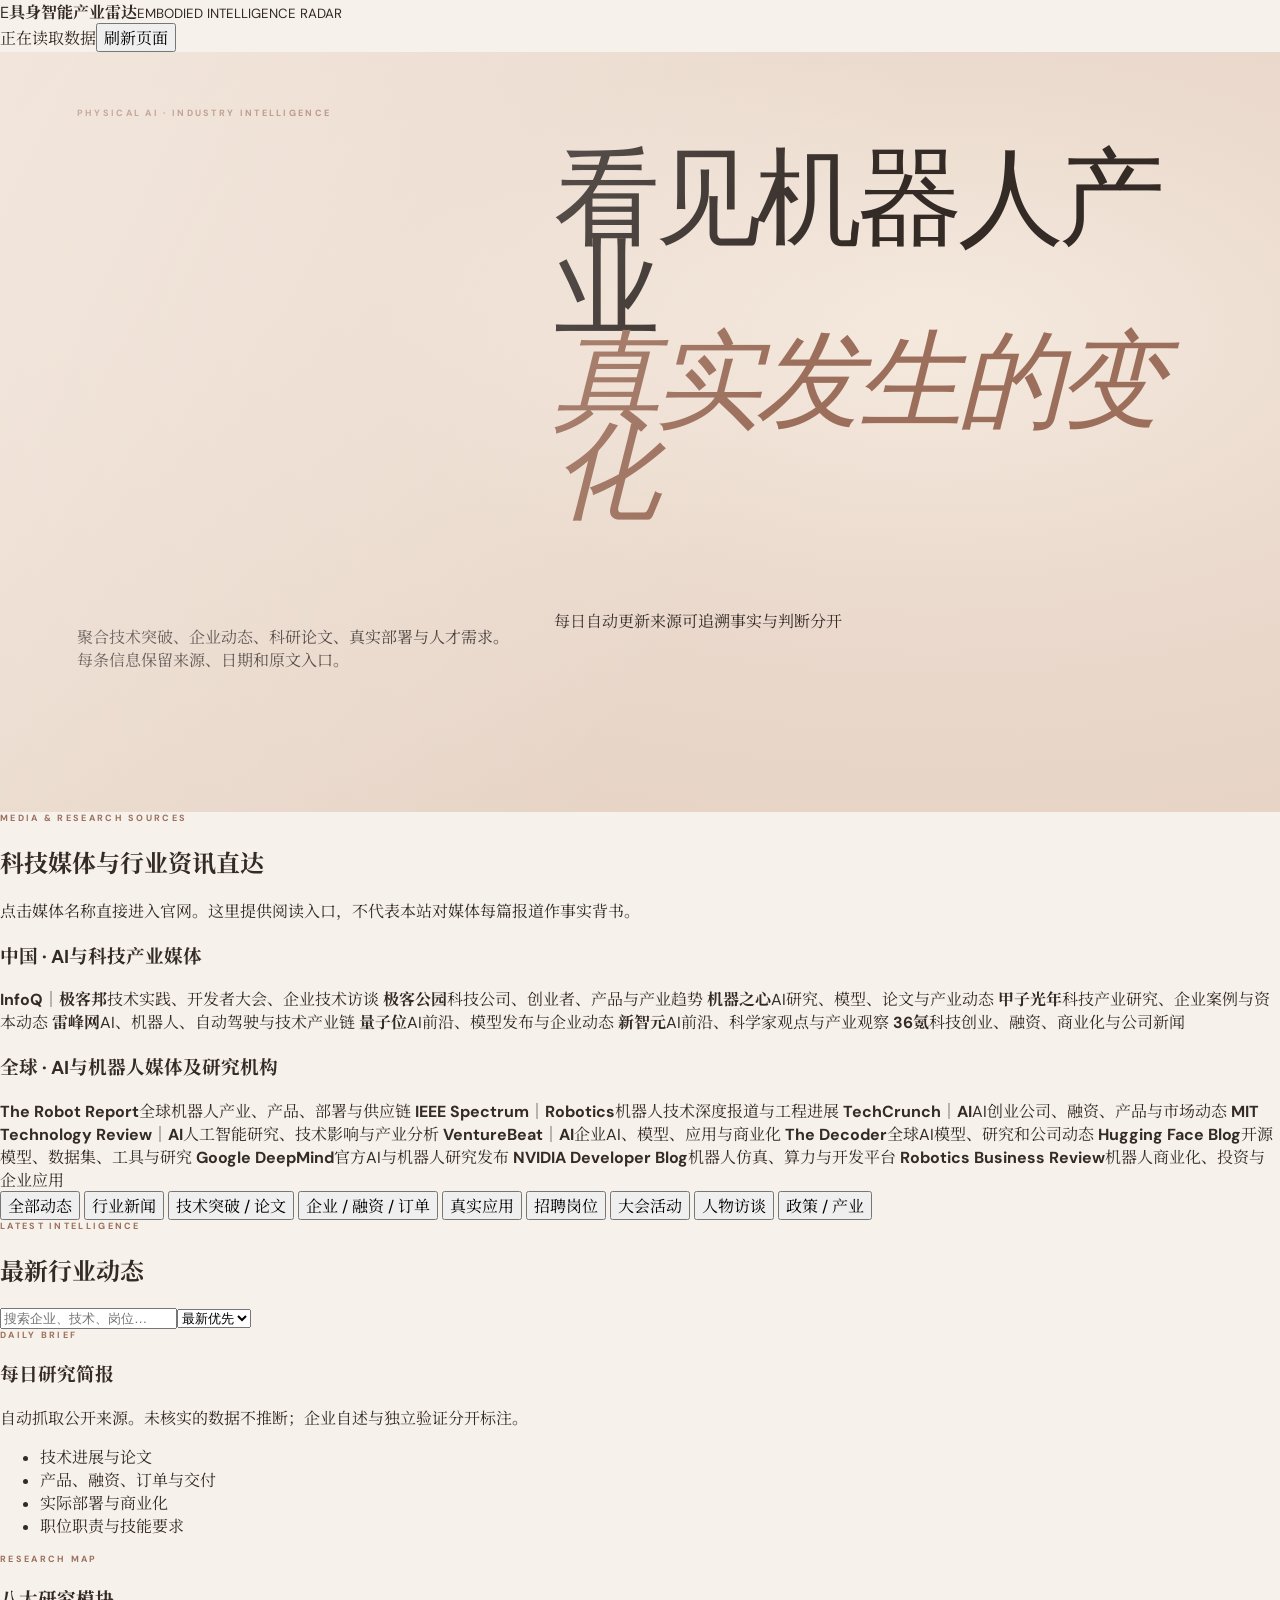
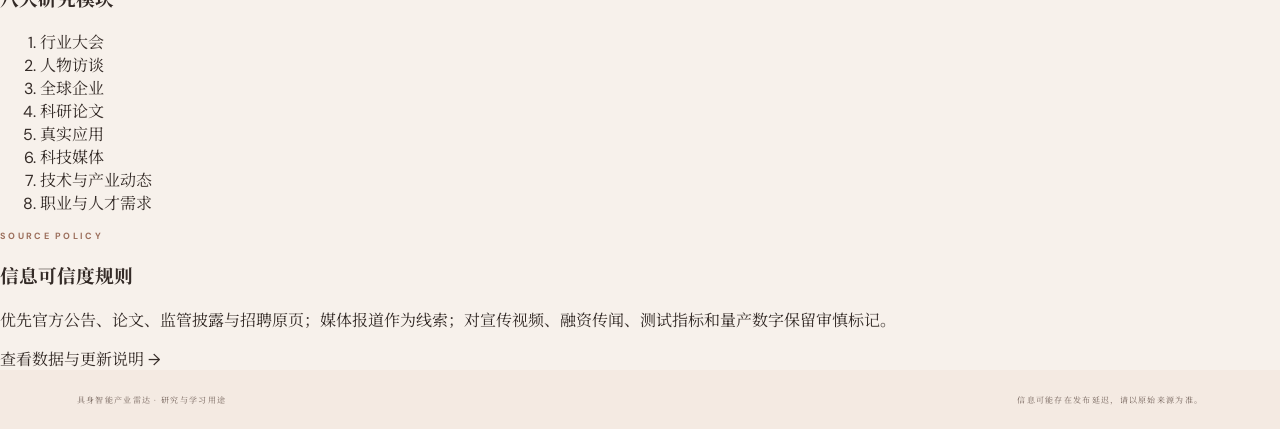
==== commit 3d8089fd: "Update index.html" ====
--- a/index.html
+++ b/index.html
@@ -2,42 +2,52 @@
 <html lang="zh-CN">
 <head>
 <meta charset="utf-8"><meta name="viewport" content="width=device-width,initial-scale=1">
-<meta name="description" content="王秋娜的个人创意主页：服装设计、品牌运营、商业策划、AI数字创作与教育研究。">
-<meta name="theme-color" content="#e8d6c8">
-<title>WANG QIUNA — Creative Portfolio</title><link rel="stylesheet" href="style.css">
+<meta name="description" content="具身智能产业雷达：机器人技术、企业、论文、应用与人才动态。">
+<title>具身智能产业雷达 | Embodied Intelligence Radar</title>
+<link rel="stylesheet" href="style.css">
 </head>
 <body>
-<div class="topline"><a class="top-brand" href="#home">WQ <span>✳</span> M</a><div class="top-links"><a href="#projects">MY WORK</a><a href="#about">ABOUT ME</a><a href="#contact">SAY HELLO</a></div><div class="top-note">DESIGN · BRAND · DIGITAL STORIES</div></div>
-<header class="nav"><a class="mark" href="#home">WANG QIUNA<span>®</span></a><nav><a href="#projects">作品 / WORK</a><a href="#expertise">领域 / FIELDS</a><a href="#about">关于 / ABOUT</a><a href="#contact">联系 / CONTACT</a></nav><span class="nav-end">CREATIVE ARCHIVE · 2026</span></header>
-<main id="home">
-<section class="hero">
- <div class="hero-copy">
-  <p class="eyebrow">AN INDEPENDENT CREATIVE PORTFOLIO</p>
-  <h1>Make<br>Ideas <em>Visible.</em></h1>
-  <p class="hero-cn">王秋娜 · 个人作品与创意档案</p>
-  <p class="intro">从服装设计出发，连接品牌经营、商业策划、文化创意与 AI 数字实践。让审美落地，让想法发生。</p>
-  <a class="more" href="#projects">EXPLORE MY WORLD <span>↗</span></a>
-  <div class="hero-stats"><div><b>16<span>+</span></b><small>YEARS EXPERIENCE</small></div><div><b>04</b><small>CREATIVE FIELDS</small></div><div><b>∞</b><small>WAYS TO CREATE</small></div></div>
- </div>
- <div class="collage" aria-label="精选作品拼贴">
-  <div class="collage-wash"></div>
-  <div class="collage-kicker">A LIFE IN CREATIVE PRACTICE <span>NO. 01 — 2026</span></div>
-  <div class="collage-flower">✿</div>
-  <div class="paper-note note-left"><small>MY PHILOSOPHY</small><b>Stay curious.<br>Keep creating.</b><span>Design is a way<br>of seeing the world.</span></div>
-  <figure class="photo photo-main"><img src="assets/main_59_0.webp" alt="可儿诗博斯亲子汉服设计作品"><figcaption>K.SPOUS / PARENT-CHILD COLLECTION</figcaption></figure>
-  <figure class="photo photo-side"><img src="assets/main_18_0.webp" alt="高级时装设计作品"><figcaption>FASHION / FORM & TEXTURE</figcaption></figure>
-  <figure class="photo photo-bottom"><img src="assets/rabbits_01_0.webp" alt="三兔共耳传统纹样设计"><figcaption>TRADITIONAL PATTERN / RE-CREATED</figcaption></figure>
-  <div class="collage-title">CREATIVE<br><i>diary</i></div>
-  <div class="collage-stamp">WQ<br><span>EST. 2026</span></div>
-  <div class="collage-caption">FASHION · COMMERCE · CULTURE · AI</div>
- </div>
-</section>
-<section id="projects" class="works"><div class="section-header"><div><p class="eyebrow">01 / SELECTED PROJECTS</p><h2>Collected<br><em>Stories.</em></h2><p>设计、商业与数字创作的阶段性成果 · 点击卡片查看完整项目</p></div><span class="section-index">A CURATED ARCHIVE / 2026</span></div>
-<div id="filters" class="filters"><button data-filter="all" class="active">全部 ALL</button><button data-filter="fashion">服装与纹样</button><button data-filter="brand">品牌与零售</button><button data-filter="commercial">商业策划</button><button data-filter="ai">AI数字创作</button><button data-filter="digital">电商运营</button><button data-filter="education">教学研究</button></div><div id="projectGrid" class="project-grid"></div></section>
-<section id="expertise" class="expertise"><div class="expertise-head"><p class="eyebrow">02 / CREATIVE FIELDS</p><h2>Different worlds,<br><em>one perspective.</em></h2></div><div class="expertise-grid"><div><b>01 / FASHION</b><h3>服装与材料</h3><p>服装设计、面料与纹样研究、立体裁剪、系列开发与造型表达。</p></div><div><b>02 / BRAND</b><h3>品牌与商业</h3><p>品牌经营、实体零售、商品企划、商业活动与生活方式空间策划。</p></div><div><b>03 / AI & DIGITAL</b><h3>AI数字创作</h3><p>AI漫剧资产、新闻内容编辑、AI网页制作、智能助手与数字视觉。</p></div><div><b>04 / EDUCATION</b><h3>教育与文化</h3><p>服装设计教学、传统服饰文化、儿童服装教育与课程研究。</p></div></div></section>
-<section id="about" class="about"><div class="about-heading"><p class="eyebrow">03 / A LITTLE ABOUT ME</p><h2>Curious<br>by nature<span>.</span></h2><div class="about-quote">“让设计连接生活，<br>让经验拥抱新的可能。”</div></div><div class="about-copy"><p class="lead">从设计到商业，从实体零售到数字创作。</p><p>毕业于北京服装学院服装与服饰专业，拥有16年服装品牌经营、实体商业运营及团队管理经验。长期关注服装设计、品牌定位、消费体验、文化创意以及 AI 在创作与商业场景中的应用。</p><p>我相信跨领域的经验能够产生新的连接，也持续通过真实项目学习、实践和记录。</p><div class="about-meta"><span>BEIJING INSTITUTE OF FASHION TECHNOLOGY</span><span>FASHION · BRAND · AI</span></div></div></section>
-<section id="contact" class="contact"><div><p class="eyebrow">04 / LET'S CONNECT</p><h2>Have a good<br><em>story to make?</em></h2><p>欢迎交流服装设计、品牌合作、商业项目与数字创作机会。</p><a href="mailto:wangqiuna@126.com" class="email">wangqiuna@126.com ↗</a></div><div class="contact-side">WANG<br>QIUNA<span>CREATIVE PORTFOLIO · 2026</span></div></section>
-</main><footer><b>WQ ✳</b><span>© 2026 WANG QIUNA · MADE WITH CURIOSITY</span><a href="#home">BACK TO TOP ↑</a></footer>
-<div id="modal" class="modal" aria-hidden="true"><div class="modal-panel"><button id="close" aria-label="关闭">✕</button><div id="modalContent"></div></div></div>
-<script src="data.js"></script><script src="main.js"></script>
-</body></html>
+<header class="topbar"><a class="brand" href="#top"><span class="brand-mark">E</span><span><b>具身智能产业雷达</b><small>EMBODIED INTELLIGENCE RADAR</small></span></a><div class="top-actions"><span id="updateStatus" class="status">正在读取数据</span><button id="refreshBtn" class="ghost">刷新页面</button></div></header>
+<main id="top">
+<section class="hero"><div class="eyebrow">PHYSICAL AI · INDUSTRY INTELLIGENCE</div><h1>看见机器人产业<br><em>真实发生的变化</em></h1><p>聚合技术突破、企业动态、科研论文、真实部署与人才需求。每条信息保留来源、日期和原文入口。</p><div class="hero-meta"><span>每日自动更新</span><span>来源可追溯</span><span>事实与判断分开</span></div></section>
+<section class="media-hub" id="media-hub">
+<div class="section-head"><div><div class="eyebrow">MEDIA & RESEARCH SOURCES</div><h2>科技媒体与行业资讯直达</h2><p class="hub-intro">点击媒体名称直接进入官网。这里提供阅读入口，不代表本站对媒体每篇报道作事实背书。</p></div></div>
+<div class="media-groups">
+<div class="media-group"><h3>中国 · AI与科技产业媒体</h3><div class="media-grid">
+<a class="media-link" href="https://www.infoq.cn/" target="_blank" rel="noopener"><b>InfoQ｜极客邦</b><span>技术实践、开发者大会、企业技术访谈</span></a>
+<a class="media-link" href="https://www.geekpark.net/" target="_blank" rel="noopener"><b>极客公园</b><span>科技公司、创业者、产品与产业趋势</span></a>
+<a class="media-link" href="https://www.jiqizhixin.com/" target="_blank" rel="noopener"><b>机器之心</b><span>AI研究、模型、论文与产业动态</span></a>
+<a class="media-link" href="https://www.jazzyear.com/" target="_blank" rel="noopener"><b>甲子光年</b><span>科技产业研究、企业案例与资本动态</span></a>
+<a class="media-link" href="https://www.leiphone.com/" target="_blank" rel="noopener"><b>雷峰网</b><span>AI、机器人、自动驾驶与技术产业链</span></a>
+<a class="media-link" href="https://www.qbitai.com/" target="_blank" rel="noopener"><b>量子位</b><span>AI前沿、模型发布与企业动态</span></a>
+<a class="media-link" href="https://www.aiera.com/" target="_blank" rel="noopener"><b>新智元</b><span>AI前沿、科学家观点与产业观察</span></a>
+<a class="media-link" href="https://www.36kr.com/" target="_blank" rel="noopener"><b>36氪</b><span>科技创业、融资、商业化与公司新闻</span></a>
+</div></div>
+<div class="media-group"><h3>全球 · AI与机器人媒体及研究机构</h3><div class="media-grid">
+<a class="media-link" href="https://www.therobotreport.com/" target="_blank" rel="noopener"><b>The Robot Report</b><span>全球机器人产业、产品、部署与供应链</span></a>
+<a class="media-link" href="https://spectrum.ieee.org/robotics" target="_blank" rel="noopener"><b>IEEE Spectrum｜Robotics</b><span>机器人技术深度报道与工程进展</span></a>
+<a class="media-link" href="https://techcrunch.com/category/artificial-intelligence/" target="_blank" rel="noopener"><b>TechCrunch｜AI</b><span>AI创业公司、融资、产品与市场动态</span></a>
+<a class="media-link" href="https://www.technologyreview.com/topic/artificial-intelligence/" target="_blank" rel="noopener"><b>MIT Technology Review｜AI</b><span>人工智能研究、技术影响与产业分析</span></a>
+<a class="media-link" href="https://venturebeat.com/category/ai/" target="_blank" rel="noopener"><b>VentureBeat｜AI</b><span>企业AI、模型、应用与商业化</span></a>
+<a class="media-link" href="https://www.the-decoder.com/" target="_blank" rel="noopener"><b>The Decoder</b><span>全球AI模型、研究和公司动态</span></a>
+<a class="media-link" href="https://huggingface.co/blog" target="_blank" rel="noopener"><b>Hugging Face Blog</b><span>开源模型、数据集、工具与研究</span></a>
+<a class="media-link" href="https://deepmind.google/discover/blog/" target="_blank" rel="noopener"><b>Google DeepMind</b><span>官方AI与机器人研究发布</span></a>
+<a class="media-link" href="https://developer.nvidia.com/blog/" target="_blank" rel="noopener"><b>NVIDIA Developer Blog</b><span>机器人仿真、算力与开发平台</span></a>
+<a class="media-link" href="https://www.therobotreport.com/" target="_blank" rel="noopener"><b>Robotics Business Review</b><span>机器人商业化、投资与企业应用</span></a>
+</div></div></div></section>
+<section class="metrics" id="metrics"></section>
+<nav class="tabs" id="tabs">
+<button class="active" data-filter="all">全部动态</button>
+<button data-filter="news">行业新闻</button>
+<button data-filter="technology">技术突破 / 论文</button>
+<button data-filter="company">企业 / 融资 / 订单</button>
+<button data-filter="application">真实应用</button>
+<button data-filter="jobs">招聘岗位</button>
+<button data-filter="events">大会活动</button>
+<button data-filter="interviews">人物访谈</button>
+<button data-filter="industry">政策 / 产业</button>
+</nav>
+<section class="layout"><div class="main-column"><div class="section-head"><div><div class="eyebrow">LATEST INTELLIGENCE</div><h2>最新行业动态</h2></div><div class="controls"><input id="searchInput" type="search" placeholder="搜索企业、技术、岗位…"><select id="sortSelect"><option value="newest">最新优先</option><option value="oldest">最早优先</option></select></div></div><div id="feed" class="feed"></div><div id="empty" class="empty" hidden>没有找到匹配的信息。试试其他关键词。</div></div>
+<aside class="side-column"><section class="side-card"><div class="eyebrow">DAILY BRIEF</div><h3>每日研究简报</h3><p>自动抓取公开来源。未核实的数据不推断；企业自述与独立验证分开标注。</p><ul><li>技术进展与论文</li><li>产品、融资、订单与交付</li><li>实际部署与商业化</li><li>职位职责与技能要求</li></ul></section><section class="side-card"><div class="eyebrow">RESEARCH MAP</div><h3>八大研究模块</h3><ol><li>行业大会</li><li>人物访谈</li><li>全球企业</li><li>科研论文</li><li>真实应用</li><li>科技媒体</li><li>技术与产业动态</li><li>职业与人才需求</li></ol></section><section class="side-card"><div class="eyebrow">SOURCE POLICY</div><h3>信息可信度规则</h3><p>优先官方公告、论文、监管披露与招聘原页；媒体报道作为线索；对宣传视频、融资传闻、测试指标和量产数字保留审慎标记。</p><a href="README.md">查看数据与更新说明 →</a></section></aside></section>
+<footer><span>具身智能产业雷达 · 研究与学习用途</span><span>信息可能存在发布延迟，请以原始来源为准。</span></footer>
+</main><script src="app.js"></script></body></html>
--- a/style.css
+++ b/style.css
@@ -1 +1,7 @@
-@import url('https://fonts.googleapis.com/css2?family=DM+Sans:wght@400;500;600;700&family=Manrope:wght@400;500;600;700;800&display=swap');:root{--ink:#252520;--sub:#73736d;--paper:#f9f8f5;--line:#dcdad4;--accent:#9a8a73}*{box-sizing:border-box}html{scroll-behavior:smooth}body{margin:0;background:var(--paper);color:var(--ink);font-family:Manrope,'Microsoft YaHei',sans-serif}a{color:inherit;text-decoration:none}button{font:inherit}.nav{height:81px;padding:0 6vw;display:flex;align-items:center;border-bottom:1px solid var(--line);gap:5vw;background:var(--paper)}.mark{font-weight:800;font-size:31px;letter-spacing:-3px}.mark span,.dot{color:var(--accent)}.nav nav{display:flex;gap:28px;font-size:10px;letter-spacing:2px;font-weight:700}.nav a:hover{color:var(--accent)}.nav-end{margin-left:auto;color:var(--sub);font-size:10px;letter-spacing:2px}.hero{min-height:calc(100vh - 81px);display:grid;grid-template-columns:47% 53%;padding:42px 6vw 75px;gap:35px}.hero-copy{display:flex;flex-direction:column;justify-content:center;align-items:flex-start;padding:0 3vw 30px 0}.eyebrow{font-size:10px;letter-spacing:2.4px;color:var(--sub);font-weight:700}.hero h1{font-size:clamp(72px,10.2vw,178px);letter-spacing:-.085em;line-height:.94;margin:43px 0 20px;font-weight:800}.hero-cn{font-size:18px;letter-spacing:2px;margin:0 0 25px}.intro{max-width:400px;font-size:14px;line-height:2;color:var(--sub)}.more{border-bottom:1px solid var(--ink);padding:18px 0 10px;margin-top:48px;font-size:11px;letter-spacing:1.7px;font-weight:700}.more span{margin-left:40px}.hero-image{background:#e8e4df;align-self:stretch;min-height:540px;position:relative;overflow:hidden}.hero-image>img{width:100%;height:calc(100% - 42px);object-fit:cover}.image-caption{display:flex;justify-content:space-between;align-items:center;font-size:9px;letter-spacing:1.5px;padding:13px 16px}.image-caption span{color:var(--sub)}section.works{padding:95px 6vw}.section-header{display:flex;justify-content:space-between;align-items:end;margin-bottom:35px}.section-header h2,.expertise h2,.about h2,.contact h2{font-size:clamp(45px,6vw,90px);line-height:1.06;letter-spacing:-.065em;margin:20px 0}.section-header p:not(.eyebrow){color:var(--sub);font-size:13px}.section-index{font-size:10px;letter-spacing:1px;color:var(--sub)}.filters{display:flex;gap:8px;flex-wrap:wrap;margin:25px 0 38px}.filters button{border:1px solid var(--line);background:transparent;color:var(--sub);padding:11px 17px;cursor:pointer;font-size:11px}.filters button.active,.filters button:hover{background:var(--ink);color:white}.project-grid{display:grid;grid-template-columns:repeat(3,minmax(0,1fr));gap:47px 22px}.project-card{border:0;text-align:left;background:transparent;padding:0;cursor:pointer;min-width:0;color:inherit}.cover{aspect-ratio:4/3;position:relative;background:#e7e4de;overflow:hidden}.cover img{width:100%;height:100%;object-fit:cover;transition:transform .4s}.cover.cover-portrait{aspect-ratio:3/4}.cover.cover-portrait img{object-fit:contain;object-position:center center;background:#f1eee8}.project-card:hover img{transform:scale(1.04)}.cover-go{position:absolute;right:10px;bottom:10px;background:#f9f8f5;padding:10px;font-size:9px;letter-spacing:1px;opacity:0;transition:opacity .2s}.project-card:hover .cover-go{opacity:1}.placeholder{height:100%;padding:30px;display:flex;flex-direction:column;justify-content:space-between;background:linear-gradient(120deg,#e7e3dc,#cfcac1)}.placeholder span{font-size:clamp(20px,2.4vw,36px);font-weight:700;letter-spacing:-1px;line-height:1.2}.placeholder small{font-size:9px;letter-spacing:1px;color:#706a62}.card-bottom{display:flex;justify-content:space-between;padding-top:16px}.card-bottom b{color:#aaa49c;font-size:12px}.cat{color:var(--accent);font-size:10px;font-weight:700;letter-spacing:1.3px}.card-bottom h3{font-size:19px;margin:10px 0 6px}.card-bottom p{font-size:11px;color:var(--sub);margin:0}.expertise{background:#eae8e2;padding:105px 6vw}.expertise-grid{display:grid;grid-template-columns:repeat(4,1fr);gap:24px;margin-top:65px}.expertise-grid>div{border-top:1px solid #b7b2aa;padding-top:19px}.expertise-grid b{color:#8f8a82;font-size:12px}.expertise-grid h3{font-size:17px;margin:25px 0}.expertise-grid p{line-height:2;color:#77716b;font-size:12px}.about{padding:120px 6vw;display:grid;grid-template-columns:1fr 1fr;gap:5vw}.about-copy{padding-top:60px;line-height:2.2;color:var(--sub);font-size:14px}.about-copy .lead{font-size:20px;color:var(--ink);font-weight:700}.about-meta{display:flex;gap:25px;flex-wrap:wrap;margin-top:40px;font-size:10px;letter-spacing:1px}.contact{background:#252520;color:#f6f4ee;padding:105px 6vw 130px}.contact h2{font-size:clamp(60px,10vw,140px)}.contact p:not(.eyebrow){color:#bab9b3}.contact .email{display:inline-block;margin-top:50px;border-bottom:1px solid #f6f4ee;padding-bottom:9px;font-size:clamp(20px,3vw,42px)}footer{display:flex;align-items:center;justify-content:space-between;padding:28px 6vw;font-size:10px;letter-spacing:1px;color:var(--sub)}footer b{font-size:21px;color:var(--ink)}.modal{display:none;position:fixed;z-index:20;inset:0;background:rgba(22,22,20,.75);overflow-y:auto;padding:35px}.modal.open{display:block}.modal-panel{max-width:1050px;min-height:80vh;background:var(--paper);margin:auto;padding:65px;position:relative}.modal-panel #close{position:sticky;top:0;float:right;background:var(--ink);color:white;border:0;width:44px;height:44px;cursor:pointer}.modal-panel h2{font-size:clamp(32px,4vw,60px);margin:16px 0 4px}.modal-panel p{color:var(--sub);line-height:2}.modal-en{font-size:12px;letter-spacing:2px}.gallery{display:grid;grid-template-columns:repeat(2,1fr);gap:18px;margin-top:40px;align-items:start}.gallery img{width:100%;height:auto;background:#eee}.modal-empty{margin-top:50px;background:#eae8e2;padding:50px;color:var(--sub);font-size:13px}@media(max-width:800px){.nav{padding:0 5vw;height:68px}.nav nav{gap:14px}.nav nav a{font-size:9px}.nav-end{display:none}.hero{display:flex;flex-direction:column;padding:35px 5vw 60px;min-height:unset;gap:35px}.hero h1{font-size:clamp(78px,17vw,130px);margin:40px 0 25px}.hero-copy{padding:15px 0}.hero-image{min-height:400px}.hero-image img{height:390px}.section-header,.about{display:block}.section-index{display:none}.works,.expertise,.about{padding:70px 5vw!important}.project-grid{grid-template-columns:repeat(2,1fr);gap:35px 14px}.expertise-grid{grid-template-columns:repeat(2,1fr)}.about-copy{padding-top:15px}.modal{padding:10px}.modal-panel{padding:25px}.gallery{grid-template-columns:1fr}footer{gap:15px}footer span{font-size:8px}}@media(max-width:520px){.project-grid{grid-template-columns:1fr}.nav nav a:nth-child(2){display:none}.hero-image{min-height:300px}.hero-image img{height:300px}.expertise-grid{grid-template-columns:1fr}.filters button{padding:10px 12px}.contact{padding:70px 5vw}.contact h2{font-size:60px}}
+@import url('https://fonts.googleapis.com/css2?family=DM+Sans:wght@400;500;600;700&family=Playfair+Display:ital,wght@0,400;0,500;0,600;1,400;1,500&family=Noto+Serif+SC:wght@400;500;600&display=swap');
+:root{--ink:#342b27;--sub:#76655d;--paper:#f7f1eb;--rose:#e8d6c8;--rose2:#d7b8a8;--line:#d9c9bd;--accent:#9c6f5c;--white:#fffaf5;--shadow:0 18px 45px rgba(73,48,37,.18)}
+*{box-sizing:border-box}html{scroll-behavior:smooth}body{margin:0;background:var(--paper);color:var(--ink);font-family:'DM Sans','Noto Serif SC',sans-serif}a{color:inherit;text-decoration:none}button{font:inherit}.topline{height:36px;background:#b58d7b;color:#fff8f1;display:flex;align-items:center;padding:0 5vw;gap:35px;font-size:9px;letter-spacing:1.8px}.top-brand{font-family:'Playfair Display',serif;font-size:17px;letter-spacing:3px}.top-brand span{color:#f0d8c6}.top-links{display:flex;gap:25px}.top-note{margin-left:auto;opacity:.85}.nav{height:67px;padding:0 5vw;display:flex;align-items:center;border-bottom:1px solid rgba(119,88,72,.18);gap:4vw;background:rgba(250,245,239,.9);position:relative;z-index:2}.mark{font-family:'Playfair Display',serif;font-size:20px;letter-spacing:1.5px;white-space:nowrap}.mark span{font:10px 'DM Sans';vertical-align:top;margin-left:4px}.nav nav{display:flex;gap:27px;font-size:10px;letter-spacing:1px}.nav a:hover{color:var(--accent)}.nav-end{margin-left:auto;color:var(--sub);font-size:9px;letter-spacing:1.5px;white-space:nowrap}.hero{min-height:760px;padding:55px 6vw 90px;display:grid;grid-template-columns:39% 61%;gap:3vw;background:radial-gradient(ellipse at 73% 37%,#f5e9de 0%,#ead9cc 43%,#e4d0c1 100%);overflow:hidden;position:relative}.hero:before{content:'';position:absolute;inset:0;background:linear-gradient(115deg,rgba(255,250,245,.48),transparent 58%);pointer-events:none}.hero-copy{position:relative;z-index:1;display:flex;flex-direction:column;justify-content:center;align-items:flex-start;padding:10px 0 30px}.eyebrow{font-size:9px;letter-spacing:2.3px;color:var(--accent);font-weight:700}.hero h1{font-family:'Playfair Display',serif;font-size:clamp(70px,8.3vw,130px);font-weight:400;letter-spacing:-5px;line-height:.86;margin:38px 0 25px}.hero h1 em,.section-header h2 em,.expertise h2 em,.contact h2 em{font-weight:400;color:#9c6f5c}.hero-cn{font-family:'Noto Serif SC',serif;font-size:17px;letter-spacing:2px;margin:0 0 17px}.intro{max-width:380px;font-size:13px;line-height:2.1;color:#705f56}.more{border-bottom:1px solid var(--ink);padding:14px 0 9px;margin-top:26px;font-size:10px;letter-spacing:1.5px;font-weight:700}.more span{margin-left:35px}.hero-stats{display:flex;gap:27px;margin-top:54px;padding-top:17px;border-top:1px solid rgba(112,83,68,.3)}.hero-stats div{display:flex;flex-direction:column;gap:3px}.hero-stats b{font-family:'Playfair Display',serif;font-size:28px;font-weight:400}.hero-stats b span{color:var(--accent)}.hero-stats small{font-size:7px;letter-spacing:1px;color:var(--sub)}
+.collage{min-height:620px;position:relative;align-self:center;max-width:800px;width:100%;margin:auto}.collage-wash{position:absolute;inset:8% 5% 5% 8%;background:rgba(255,249,242,.25);border:1px solid rgba(255,255,255,.45);transform:rotate(-2deg)}.collage-kicker{position:absolute;top:1%;left:10%;right:5%;font-size:8px;letter-spacing:2px;color:#876d5e;display:flex;justify-content:space-between}.collage-flower{position:absolute;right:2%;top:3%;font-size:100px;color:rgba(255,250,245,.65);text-shadow:0 4px 14px rgba(94,62,47,.13);transform:rotate(17deg);z-index:2}.photo{position:absolute;margin:0;background:var(--white);padding:10px 10px 29px;box-shadow:var(--shadow)}.photo img{width:100%;height:100%;object-fit:cover;display:block}.photo figcaption{position:absolute;bottom:9px;left:12px;font-size:7px;letter-spacing:1.1px;color:#806c60}.photo-main{width:44%;height:64%;left:32%;top:13%;transform:rotate(5deg);z-index:3}.photo-main img{object-position:center 28%}.photo-side{width:32%;height:51%;left:5%;top:28%;transform:rotate(-8deg);z-index:2}.photo-side img{object-position:center 20%}.photo-bottom{width:31%;height:38%;right:1%;bottom:5%;transform:rotate(7deg);z-index:4}.photo-bottom img{object-fit:cover}.paper-note{position:absolute;z-index:5;left:1%;top:4%;width:28%;min-height:130px;background:rgba(255,250,244,.9);padding:17px 15px;box-shadow:0 8px 20px rgba(80,55,43,.1);transform:rotate(-4deg)}.paper-note small{font-size:7px;letter-spacing:1.5px;color:var(--accent)}.paper-note b{display:block;font-family:'Playfair Display',serif;font-size:21px;font-weight:400;line-height:1.05;margin:13px 0}.paper-note span{font-size:9px;line-height:1.6;color:var(--sub)}.collage-title{position:absolute;right:4%;top:17%;z-index:5;font-family:'Playfair Display',serif;font-size:35px;line-height:.85;letter-spacing:1px;color:#71584c;text-align:right;transform:rotate(4deg);pointer-events:none}.collage-title i{font-size:52px;color:#a77e6c}.collage-stamp{position:absolute;left:27%;bottom:3%;width:74px;height:74px;border:1px solid rgba(126,88,69,.55);border-radius:50%;display:flex;flex-direction:column;justify-content:center;align-items:center;z-index:6;font-family:'Playfair Display',serif;font-size:22px;color:#8b6858;background:rgba(255,248,240,.7);transform:rotate(-13deg)}.collage-stamp span{font:6px 'DM Sans';letter-spacing:1px}.collage-caption{position:absolute;right:3%;bottom:-2%;font-size:7px;letter-spacing:2px;color:#876d5e}
+section.works{padding:105px 6vw 120px;background:var(--white)}.section-header{display:flex;justify-content:space-between;align-items:end;margin-bottom:35px}.section-header h2,.expertise h2,.about h2,.contact h2{font-family:'Playfair Display',serif;font-size:clamp(52px,6.3vw,88px);line-height:.96;letter-spacing:-2px;font-weight:400;margin:18px 0}.section-header p:not(.eyebrow){color:var(--sub);font-size:12px}.section-index{font-size:8px;letter-spacing:1.5px;color:var(--sub)}.filters{display:flex;gap:8px;flex-wrap:wrap;margin:25px 0 38px}.filters button{border:1px solid var(--line);border-radius:30px;background:transparent;color:var(--sub);padding:10px 17px;cursor:pointer;font-size:10px}.filters button.active,.filters button:hover{background:#8e6757;color:white;border-color:#8e6757}.project-grid{display:grid;grid-template-columns:repeat(3,minmax(0,1fr));gap:48px 24px}.project-card{border:0;text-align:left;background:transparent;padding:0;cursor:pointer;min-width:0;color:inherit}.cover{aspect-ratio:4/3;position:relative;background:#eee4dc;overflow:hidden;box-shadow:0 7px 20px rgba(80,55,43,.08)}.cover img{width:100%;height:100%;object-fit:cover;object-position:center;transition:transform .4s}.cover.cover-portrait{aspect-ratio:3/4}.cover.cover-portrait img{object-fit:contain;object-position:center center;background:#f6eee7}.project-card:hover img{transform:scale(1.025)}.cover-go{position:absolute;right:10px;bottom:10px;background:#fffaf5;padding:10px;font-size:8px;letter-spacing:1px;opacity:0;transition:opacity .2s}.project-card:hover .cover-go{opacity:1}.placeholder{height:100%;padding:30px;display:flex;flex-direction:column;justify-content:space-between;background:linear-gradient(120deg,#eadbd0,#cbb6a9)}.placeholder span{font-family:'Playfair Display',serif;font-size:clamp(20px,2.4vw,36px);font-weight:400;line-height:1.2}.placeholder small{font-size:8px;letter-spacing:1px;color:#706a62}.card-bottom{display:flex;justify-content:space-between;padding-top:16px}.card-bottom b{color:#b2a198;font-size:11px}.cat{color:var(--accent);font-size:9px;font-weight:700;letter-spacing:1.3px}.card-bottom h3{font-family:'Noto Serif SC',serif;font-size:17px;font-weight:500;margin:9px 0 6px}.card-bottom p{font-size:10px;color:var(--sub);margin:0}.expertise{background:#eee3da;padding:105px 6vw 115px;display:grid;grid-template-columns:38% 62%;gap:20px}.expertise-head h2{font-size:clamp(45px,5vw,72px)}.expertise-grid{display:grid;grid-template-columns:repeat(2,1fr);gap:34px 30px;margin-top:25px}.expertise-grid>div{border-top:1px solid #c8b5a8;padding-top:16px}.expertise-grid b{color:#9c7968;font-size:8px;letter-spacing:1.4px}.expertise-grid h3{font-family:'Noto Serif SC',serif;font-size:17px;font-weight:500;margin:18px 0 10px}.expertise-grid p{line-height:2;color:#77675e;font-size:11px;max-width:250px}.about{padding:120px 8vw;display:grid;grid-template-columns:1fr 1fr;gap:7vw;background:#fbf7f2}.about-heading{position:relative}.about h2{font-size:clamp(60px,7vw,100px)}.about h2 span{color:var(--accent)}.about-quote{font-family:'Noto Serif SC',serif;font-size:16px;line-height:2;color:#957665;margin-top:55px}.about-copy{padding-top:70px;line-height:2.25;color:var(--sub);font-size:13px}.about-copy .lead{font-family:'Noto Serif SC',serif;font-size:19px;color:var(--ink);font-weight:500}.about-meta{display:flex;gap:20px;flex-wrap:wrap;margin-top:35px;font-size:8px;letter-spacing:1px;color:#987968}.contact{background:#3b302b;color:#f9f1e9;padding:100px 7vw 110px;display:flex;justify-content:space-between;align-items:end}.contact h2{font-size:clamp(58px,8vw,112px)}.contact h2 em{color:#d6b4a1}.contact p:not(.eyebrow){color:#d4c2b7;font-size:12px}.contact .email{display:inline-block;margin-top:35px;border-bottom:1px solid #e9d7cb;padding-bottom:9px;font-size:clamp(20px,3vw,35px);font-family:'Playfair Display',serif}.contact-side{font-family:'Playfair Display',serif;font-size:clamp(45px,7vw,95px);line-height:.82;text-align:right;color:rgba(244,224,211,.15)}.contact-side span{display:block;font:8px 'DM Sans';letter-spacing:2px;color:#d2b8a8;margin-top:20px}footer{display:flex;align-items:center;justify-content:space-between;padding:24px 6vw;font-size:8px;letter-spacing:1.3px;color:var(--sub);background:#f4eae2}footer b{font-family:'Playfair Display',serif;font-size:20px;color:var(--ink)}.modal{display:none;position:fixed;z-index:20;inset:0;background:rgba(40,29,24,.76);overflow-y:auto;padding:30px}.modal.open{display:block}.modal-panel{max-width:1050px;min-height:80vh;background:#fbf7f2;margin:auto;padding:55px;position:relative}.modal-panel #close{position:sticky;top:0;float:right;background:var(--ink);color:white;border:0;width:42px;height:42px;cursor:pointer}.modal-panel h2{font-family:'Playfair Display',serif;font-size:clamp(34px,4vw,58px);font-weight:400;margin:16px 0 4px}.modal-panel p{color:var(--sub);line-height:2}.modal-en{font-size:10px;letter-spacing:2px}.gallery{display:grid;grid-template-columns:repeat(2,1fr);gap:18px;margin-top:35px;align-items:start}.gallery img{width:100%;height:auto;background:#eee4dc}.modal-empty{margin-top:40px;background:#eee3da;padding:40px;color:var(--sub);font-size:12px}
+@media(max-width:950px){.hero{grid-template-columns:1fr;gap:20px;padding-top:45px}.hero-copy{padding-bottom:0}.collage{min-height:620px;max-width:720px}.expertise{grid-template-columns:1fr}.expertise-grid{margin-top:25px}.nav-end{display:none}}
+@media(max-width:650px){.topline{padding:0 4vw;gap:15px}.top-links{gap:12px}.top-links a{font-size:7px}.top-note{display:none}.nav{height:auto;min-height:60px;padding:12px 4vw;gap:10px;flex-wrap:wrap}.mark{font-size:17px}.nav nav{order:3;width:100%;justify-content:space-between;gap:8px}.nav nav a{font-size:9px}.hero{padding:38px 5vw 60px}.hero h1{font-size:clamp(68px,17vw,105px);margin:28px 0 20px}.hero-stats{gap:20px;margin-top:35px}.collage{min-height:460px}.photo{padding:6px 6px 22px}.photo-main{width:47%;height:62%;left:31%;top:18%}.photo-side{width:35%;height:45%;left:1%;top:31%}.photo-bottom{width:34%;height:34%;right:0;bottom:6%}.paper-note{width:32%;min-height:100px;top:4%;padding:10px}.paper-note b{font-size:15px;margin:8px 0}.paper-note span{font-size:7px}.collage-title{font-size:23px;top:14%}.collage-title i{font-size:35px}.collage-flower{font-size:60px}.collage-stamp{width:55px;height:55px;font-size:17px}.collage-kicker{font-size:6px}.collage-caption{font-size:5px}.works,.about{padding:75px 5vw}.section-header{display:block}.section-index{display:block;margin-top:15px}.project-grid{grid-template-columns:repeat(2,minmax(0,1fr));gap:32px 13px}.card-bottom h3{font-size:14px}.card-bottom p{font-size:9px}.cover-go{display:none}.expertise{padding:75px 5vw}.expertise-grid{gap:24px 15px}.expertise-grid h3{font-size:15px}.expertise-grid p{font-size:10px}.about{display:block}.about-copy{padding-top:35px}.contact{padding:75px 5vw;display:block}.contact-side{font-size:60px;margin-top:55px}.modal{padding:8px}.modal-panel{padding:22px}.gallery{grid-template-columns:1fr}footer{gap:10px;padding:20px 5vw}footer span{font-size:6px}}
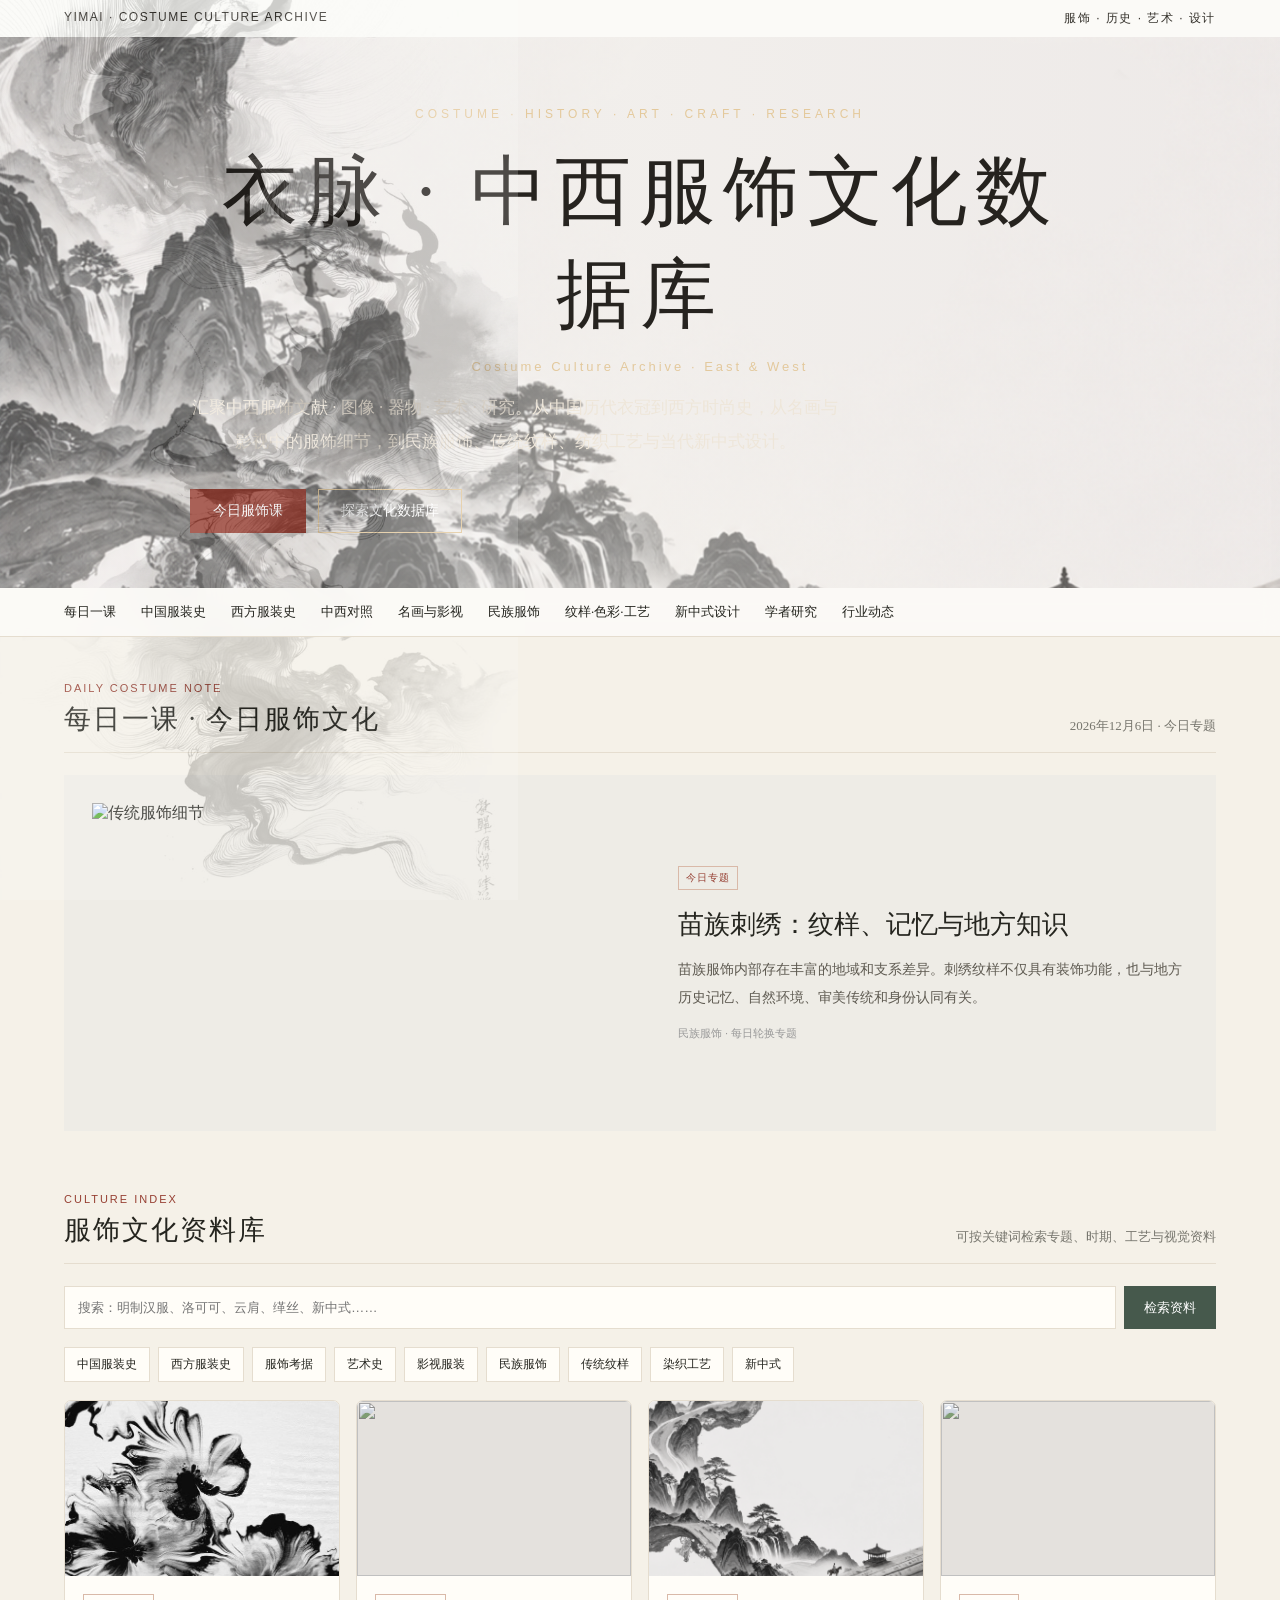
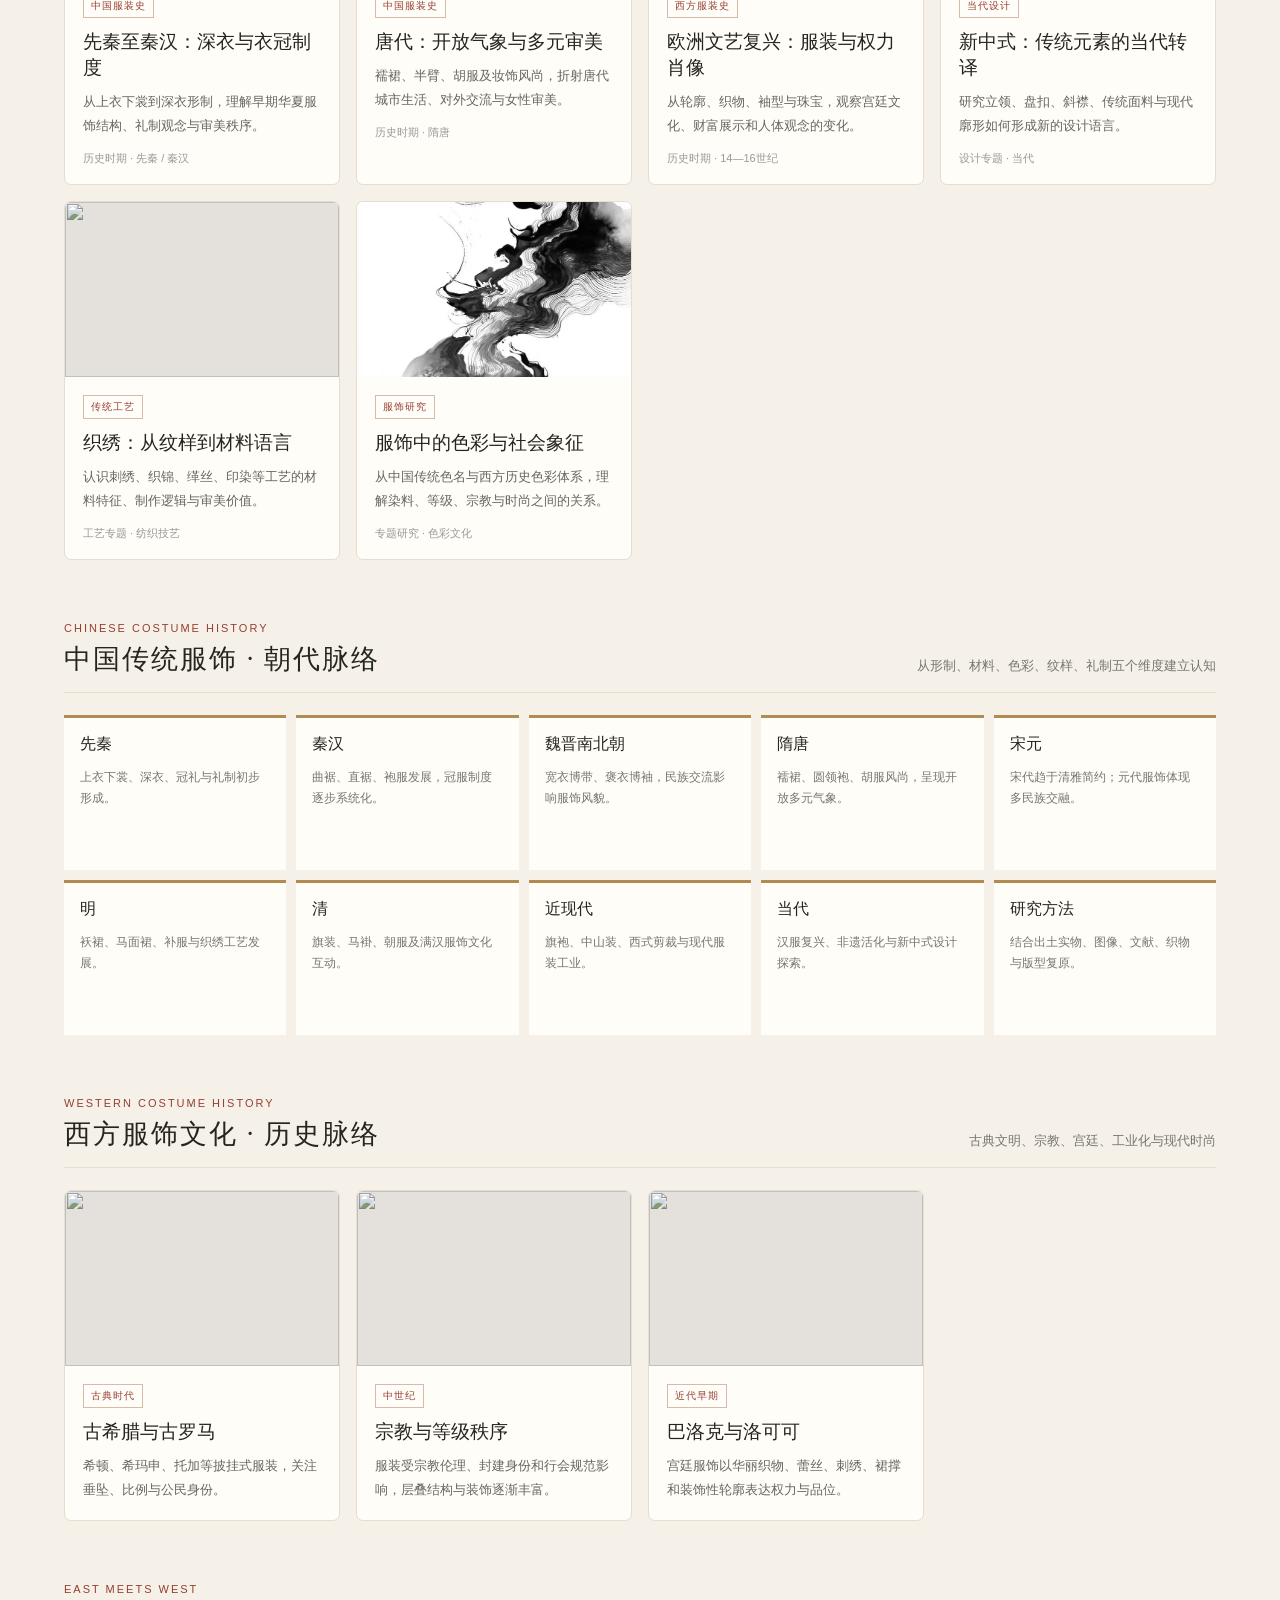
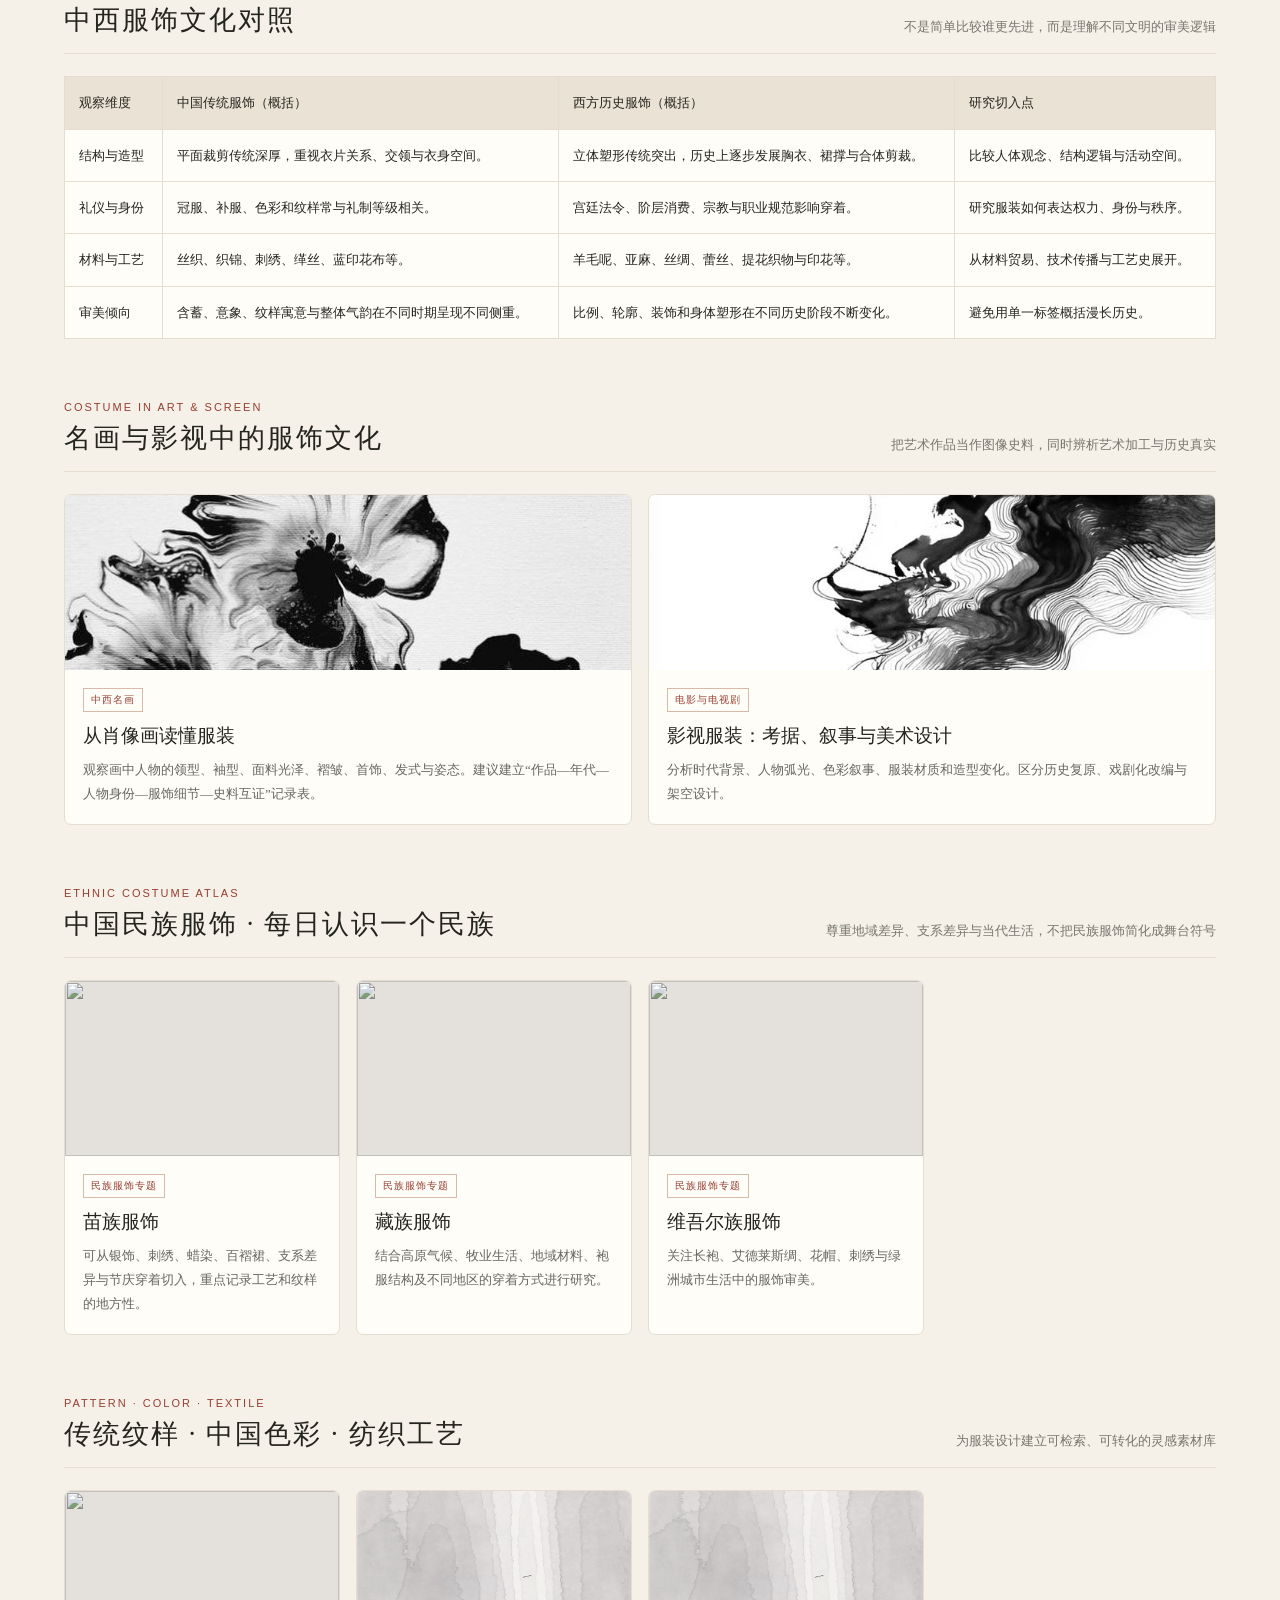
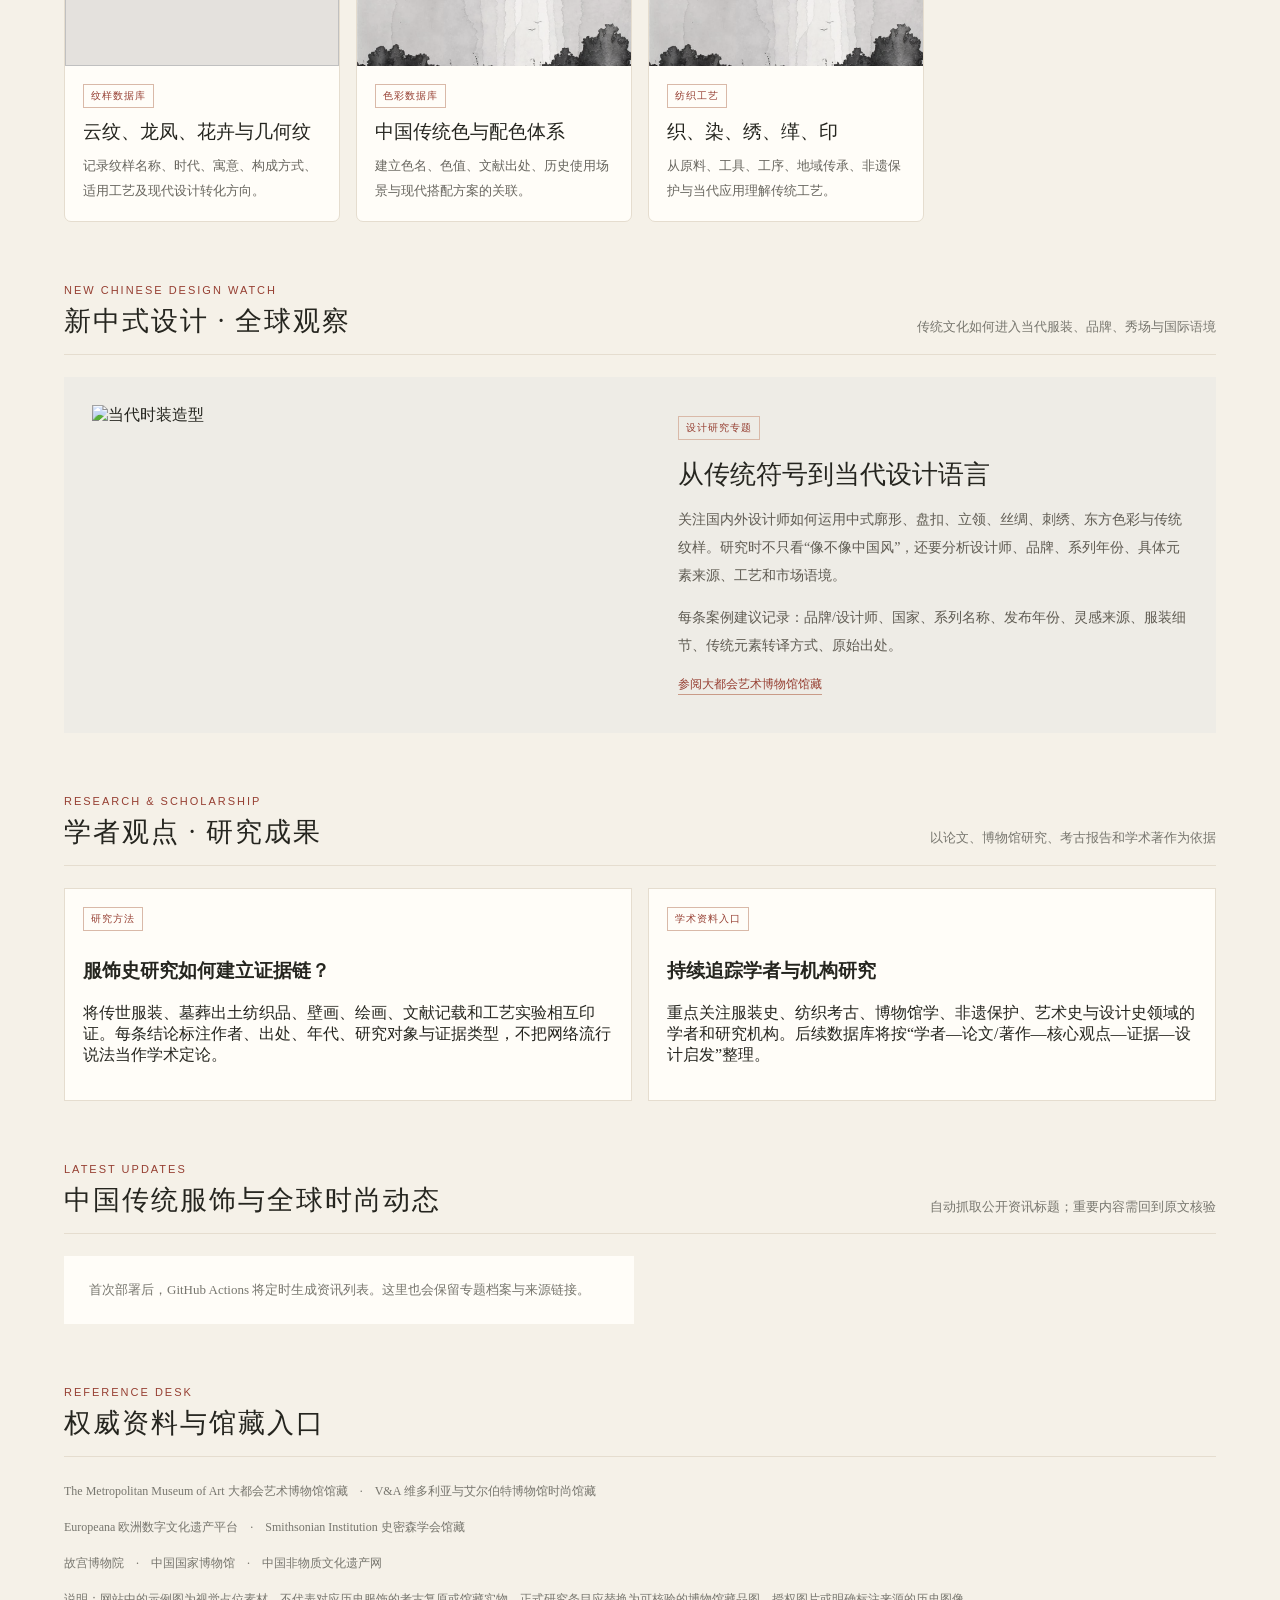
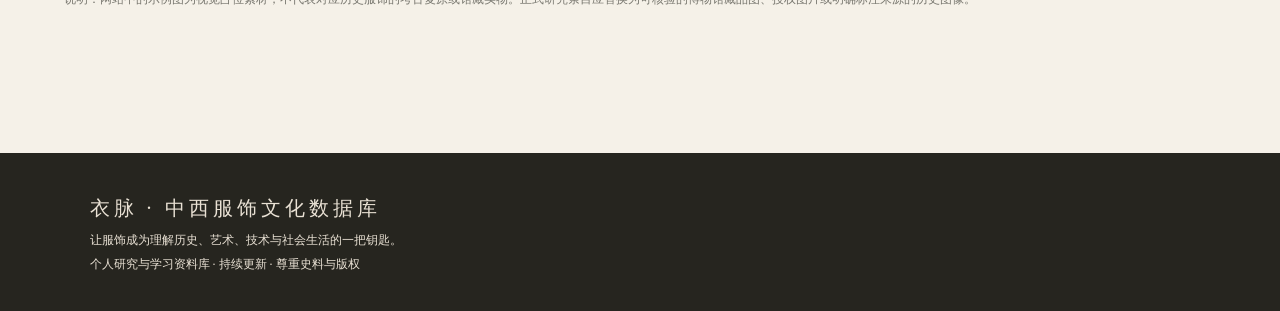
==== commit 67794fac: "Add files via upload" ====
--- a/index.html
+++ b/index.html
@@ -2,52 +2,52 @@
 <html lang="zh-CN">
 <head>
 <meta charset="utf-8"><meta name="viewport" content="width=device-width,initial-scale=1">
-<meta name="description" content="具身智能产业雷达：机器人技术、企业、论文、应用与人才动态。">
-<title>具身智能产业雷达 | Embodied Intelligence Radar</title>
-<link rel="stylesheet" href="style.css">
-</head>
+<meta name="description" content="衣脉：中西服饰文化数字博物馆，汇集服装史、名画与影视服饰、民族服饰、传统纹样、色彩、工艺与新中式设计。">
+<title>衣脉 · 中西服饰文化数据库</title>
+<style>
+:root{--ink:#25251f;--muted:#77766e;--paper:#f5f1e8;--card:#fffdf8;--red:#963f32;--gold:#b18b52;--line:#e5ddcf;--green:#46594c}*{box-sizing:border-box}html{scroll-behavior:smooth}body{margin:0;background:var(--paper);color:var(--ink);font-family:"Noto Serif SC","Songti SC",serif}a{color:inherit;text-decoration:none}.top{background:#fbfaf7;color:#34312b;padding:10px 5vw;display:flex;justify-content:space-between;font:12px Arial,sans-serif;letter-spacing:1.5px}.hero{min-height:510px;padding:70px 7vw 55px;background:linear-gradient(90deg,rgba(247,245,240,.08),rgba(247,245,240,.50) 50%,rgba(247,245,240,.12)),url('assets/wide-landscape.png') center/cover;color:#26231f;display:flex;align-items:center}.hero-inner{max-width:900px;text-align:center;margin:auto}.hero:after{content:"";position:absolute;inset:0;background:url('assets/ink-flow.png') left center/auto 115% no-repeat;opacity:.18;pointer-events:none}.hero .sub{font:19px Georgia,serif;letter-spacing:1px;color:#514b43}.hero p{color:#514b43}.eyebrow{color:#655e54}.eyebrow{letter-spacing:4px;color:#e4c99b;font:12px Arial,sans-serif}.hero h1{font-size:clamp(42px,7vw,76px);font-weight:500;letter-spacing:8px;margin:20px 0 12px}.hero p{font-size:17px;line-height:2;color:#eee6d9;max-width:650px}.hero .sub{font:13px Arial,sans-serif;letter-spacing:3px;color:#e3c99d}.actions{display:flex;gap:12px;margin-top:30px;flex-wrap:wrap}.btn{border:1px solid #e2c99e;padding:12px 22px;color:#fff;font-size:14px}.btn.primary{background:#963f32;border-color:#963f32}.nav{position:sticky;top:0;z-index:10;background:#fbfaf7ee;backdrop-filter:blur(10px);border-bottom:1px solid var(--line);display:flex;gap:25px;padding:15px 5vw;overflow:auto;white-space:nowrap;font-size:13px}.nav a:hover{color:var(--red)}main{max-width:1320px;margin:auto;padding:45px 5vw 80px}.section{margin:0 0 62px;scroll-margin-top:80px}.section-head{display:flex;align-items:end;justify-content:space-between;border-bottom:1px solid var(--line);padding-bottom:15px;margin-bottom:22px;gap:20px}.kicker{font:11px Arial,sans-serif;color:var(--red);letter-spacing:2px}.section h2{font-size:27px;font-weight:500;margin:7px 0 0;letter-spacing:2px}.desc{font-size:13px;color:var(--muted);line-height:1.8}.grid{display:grid;grid-template-columns:repeat(4,minmax(0,1fr));gap:16px}.grid.two{grid-template-columns:repeat(2,minmax(0,1fr))}.card{background:var(--card);border:1px solid var(--line);overflow:hidden;border-radius:7px}.card img{width:100%;height:175px;object-fit:cover;display:block;background:#e9e1d3;filter:grayscale(.65)}.card-body{padding:18px}.tag{display:inline-block;color:var(--red);font:10px Arial,sans-serif;letter-spacing:1px;border:1px solid #d9b9a8;padding:4px 7px;margin-bottom:9px}.card h3{font-size:19px;font-weight:500;margin:2px 0 9px}.card p{font-size:13px;line-height:1.85;color:#68665f;margin:0}.meta{font:11px Arial,sans-serif;color:#999;margin-top:13px}.feature{background:#eeece6;padding:28px;display:grid;grid-template-columns:1.1fr 1fr;gap:25px;align-items:center}.feature img{width:100%;height:300px;object-fit:cover}.feature h3{font-size:26px;font-weight:500;margin:8px 0}.feature p{line-height:2;color:#5f5b52;font-size:14px}.pillrow{display:flex;gap:8px;flex-wrap:wrap;margin:18px 0}.pill{border:1px solid var(--line);padding:8px 12px;background:#fffdf8;font-size:12px}.timeline{display:grid;grid-template-columns:repeat(5,1fr);gap:10px}.timeitem{background:#fffdf8;border-top:3px solid var(--gold);padding:16px;min-height:155px}.timeitem b{font-size:16px;font-weight:500}.timeitem p{font-size:12px;color:var(--muted);line-height:1.7}.compare{width:100%;border-collapse:collapse;background:#fffdf8;font-size:13px}.compare th,.compare td{padding:14px;border:1px solid var(--line);text-align:left;line-height:1.8;vertical-align:top}.compare th{background:#eae2d4;font-weight:500}.news-list{display:grid;grid-template-columns:repeat(2,1fr);gap:12px}.news{background:#fffdf8;padding:16px;border-left:3px solid var(--red)}.news small{color:var(--muted)}.news h3{font-size:16px;font-weight:500;margin:7px 0}.news p{font-size:12px;line-height:1.7;color:var(--muted)}.searchbar{display:flex;gap:8px;margin:18px 0}.searchbar input{flex:1;min-width:0;padding:13px;border:1px solid var(--line);background:#fffdf8;font:14px inherit}.searchbar button{border:0;background:var(--green);color:#fff;padding:0 20px;cursor:pointer}.sources{font-size:12px;line-height:2;color:var(--muted)}footer{background:#26251f;color:#e9e1d4;padding:35px 7vw;font-size:12px;line-height:2}.empty{padding:25px;background:#fffdf8;color:var(--muted);font-size:13px}.smalllink{color:var(--red);font-size:12px;border-bottom:1px solid #c99b88;padding-bottom:3px}@media(max-width:800px){.grid{grid-template-columns:repeat(2,1fr)}.feature{grid-template-columns:1fr}.timeline{grid-template-columns:repeat(2,1fr)}.hero{min-height:440px}.news-list{grid-template-columns:1fr}}@media(max-width:520px){.grid,.grid.two{grid-template-columns:1fr}.card img{height:220px}.section-head{display:block}.timeline{grid-template-columns:1fr 1fr}.hero h1{letter-spacing:3px}.nav{gap:18px}}
+</style></head>
 <body>
-<header class="topbar"><a class="brand" href="#top"><span class="brand-mark">E</span><span><b>具身智能产业雷达</b><small>EMBODIED INTELLIGENCE RADAR</small></span></a><div class="top-actions"><span id="updateStatus" class="status">正在读取数据</span><button id="refreshBtn" class="ghost">刷新页面</button></div></header>
-<main id="top">
-<section class="hero"><div class="eyebrow">PHYSICAL AI · INDUSTRY INTELLIGENCE</div><h1>看见机器人产业<br><em>真实发生的变化</em></h1><p>聚合技术突破、企业动态、科研论文、真实部署与人才需求。每条信息保留来源、日期和原文入口。</p><div class="hero-meta"><span>每日自动更新</span><span>来源可追溯</span><span>事实与判断分开</span></div></section>
-<section class="media-hub" id="media-hub">
-<div class="section-head"><div><div class="eyebrow">MEDIA & RESEARCH SOURCES</div><h2>科技媒体与行业资讯直达</h2><p class="hub-intro">点击媒体名称直接进入官网。这里提供阅读入口，不代表本站对媒体每篇报道作事实背书。</p></div></div>
-<div class="media-groups">
-<div class="media-group"><h3>中国 · AI与科技产业媒体</h3><div class="media-grid">
-<a class="media-link" href="https://www.infoq.cn/" target="_blank" rel="noopener"><b>InfoQ｜极客邦</b><span>技术实践、开发者大会、企业技术访谈</span></a>
-<a class="media-link" href="https://www.geekpark.net/" target="_blank" rel="noopener"><b>极客公园</b><span>科技公司、创业者、产品与产业趋势</span></a>
-<a class="media-link" href="https://www.jiqizhixin.com/" target="_blank" rel="noopener"><b>机器之心</b><span>AI研究、模型、论文与产业动态</span></a>
-<a class="media-link" href="https://www.jazzyear.com/" target="_blank" rel="noopener"><b>甲子光年</b><span>科技产业研究、企业案例与资本动态</span></a>
-<a class="media-link" href="https://www.leiphone.com/" target="_blank" rel="noopener"><b>雷峰网</b><span>AI、机器人、自动驾驶与技术产业链</span></a>
-<a class="media-link" href="https://www.qbitai.com/" target="_blank" rel="noopener"><b>量子位</b><span>AI前沿、模型发布与企业动态</span></a>
-<a class="media-link" href="https://www.aiera.com/" target="_blank" rel="noopener"><b>新智元</b><span>AI前沿、科学家观点与产业观察</span></a>
-<a class="media-link" href="https://www.36kr.com/" target="_blank" rel="noopener"><b>36氪</b><span>科技创业、融资、商业化与公司新闻</span></a>
-</div></div>
-<div class="media-group"><h3>全球 · AI与机器人媒体及研究机构</h3><div class="media-grid">
-<a class="media-link" href="https://www.therobotreport.com/" target="_blank" rel="noopener"><b>The Robot Report</b><span>全球机器人产业、产品、部署与供应链</span></a>
-<a class="media-link" href="https://spectrum.ieee.org/robotics" target="_blank" rel="noopener"><b>IEEE Spectrum｜Robotics</b><span>机器人技术深度报道与工程进展</span></a>
-<a class="media-link" href="https://techcrunch.com/category/artificial-intelligence/" target="_blank" rel="noopener"><b>TechCrunch｜AI</b><span>AI创业公司、融资、产品与市场动态</span></a>
-<a class="media-link" href="https://www.technologyreview.com/topic/artificial-intelligence/" target="_blank" rel="noopener"><b>MIT Technology Review｜AI</b><span>人工智能研究、技术影响与产业分析</span></a>
-<a class="media-link" href="https://venturebeat.com/category/ai/" target="_blank" rel="noopener"><b>VentureBeat｜AI</b><span>企业AI、模型、应用与商业化</span></a>
-<a class="media-link" href="https://www.the-decoder.com/" target="_blank" rel="noopener"><b>The Decoder</b><span>全球AI模型、研究和公司动态</span></a>
-<a class="media-link" href="https://huggingface.co/blog" target="_blank" rel="noopener"><b>Hugging Face Blog</b><span>开源模型、数据集、工具与研究</span></a>
-<a class="media-link" href="https://deepmind.google/discover/blog/" target="_blank" rel="noopener"><b>Google DeepMind</b><span>官方AI与机器人研究发布</span></a>
-<a class="media-link" href="https://developer.nvidia.com/blog/" target="_blank" rel="noopener"><b>NVIDIA Developer Blog</b><span>机器人仿真、算力与开发平台</span></a>
-<a class="media-link" href="https://www.therobotreport.com/" target="_blank" rel="noopener"><b>Robotics Business Review</b><span>机器人商业化、投资与企业应用</span></a>
-</div></div></div></section>
-<section class="metrics" id="metrics"></section>
-<nav class="tabs" id="tabs">
-<button class="active" data-filter="all">全部动态</button>
-<button data-filter="news">行业新闻</button>
-<button data-filter="technology">技术突破 / 论文</button>
-<button data-filter="company">企业 / 融资 / 订单</button>
-<button data-filter="application">真实应用</button>
-<button data-filter="jobs">招聘岗位</button>
-<button data-filter="events">大会活动</button>
-<button data-filter="interviews">人物访谈</button>
-<button data-filter="industry">政策 / 产业</button>
-</nav>
-<section class="layout"><div class="main-column"><div class="section-head"><div><div class="eyebrow">LATEST INTELLIGENCE</div><h2>最新行业动态</h2></div><div class="controls"><input id="searchInput" type="search" placeholder="搜索企业、技术、岗位…"><select id="sortSelect"><option value="newest">最新优先</option><option value="oldest">最早优先</option></select></div></div><div id="feed" class="feed"></div><div id="empty" class="empty" hidden>没有找到匹配的信息。试试其他关键词。</div></div>
-<aside class="side-column"><section class="side-card"><div class="eyebrow">DAILY BRIEF</div><h3>每日研究简报</h3><p>自动抓取公开来源。未核实的数据不推断；企业自述与独立验证分开标注。</p><ul><li>技术进展与论文</li><li>产品、融资、订单与交付</li><li>实际部署与商业化</li><li>职位职责与技能要求</li></ul></section><section class="side-card"><div class="eyebrow">RESEARCH MAP</div><h3>八大研究模块</h3><ol><li>行业大会</li><li>人物访谈</li><li>全球企业</li><li>科研论文</li><li>真实应用</li><li>科技媒体</li><li>技术与产业动态</li><li>职业与人才需求</li></ol></section><section class="side-card"><div class="eyebrow">SOURCE POLICY</div><h3>信息可信度规则</h3><p>优先官方公告、论文、监管披露与招聘原页；媒体报道作为线索；对宣传视频、融资传闻、测试指标和量产数字保留审慎标记。</p><a href="README.md">查看数据与更新说明 →</a></section></aside></section>
-<footer><span>具身智能产业雷达 · 研究与学习用途</span><span>信息可能存在发布延迟，请以原始来源为准。</span></footer>
-</main><script src="app.js"></script></body></html>
+<div class="top"><span>YIMAI · COSTUME CULTURE ARCHIVE</span><span>服饰 · 历史 · 艺术 · 设计</span></div>
+<header class="hero"><div class="hero-inner"><div class="eyebrow">COSTUME · HISTORY · ART · CRAFT · RESEARCH</div><h1>衣脉 · 中西服饰文化数据库</h1><div class="sub">Costume Culture Archive · East & West</div><p>汇聚中西服饰文献 · 图像 · 器物 · 艺术 · 研究。从中国历代衣冠到西方时尚史，从名画与影视中的服饰细节，到民族服饰、传统纹样、纺织工艺与当代新中式设计。</p><div class="actions"><a class="btn primary" href="#daily">今日服饰课</a><a class="btn" href="#archive">探索文化数据库</a></div></div></header>
+<nav class="nav"><a href="#daily">每日一课</a><a href="#china">中国服装史</a><a href="#west">西方服装史</a><a href="#compare">中西对照</a><a href="#art">名画与影视</a><a href="#ethnic">民族服饰</a><a href="#craft">纹样·色彩·工艺</a><a href="#newchinese">新中式设计</a><a href="#scholars">学者研究</a><a href="#news">行业动态</a></nav>
+<main>
+<section class="section" id="daily"><div class="section-head"><div><div class="kicker">DAILY COSTUME NOTE</div><h2>每日一课 · 今日服饰文化</h2></div><div class="desc" id="today">每日更新 · 按日期归档</div></div><div class="feature"><img id="daily-img" src="assets/misty-pagoda.png" alt="传统服饰细节"><div><span class="tag">今日专题</span><h3 id="daily-title">衣冠与礼制：中国传统服饰中的身份表达</h3><p id="daily-text">中国古代服饰不仅是日常穿着，也承载礼仪、等级、审美与社会秩序。冠服制度、色彩使用、纹样配置和面料工艺，共同构成了传统衣冠文化的视觉体系。</p><div class="meta" id="daily-meta">专题导读 · 中国服饰史</div></div></div></section>
+<section class="section" id="archive"><div class="section-head"><div><div class="kicker">CULTURE INDEX</div><h2>服饰文化资料库</h2></div><div class="desc">可按关键词检索专题、时期、工艺与视觉资料</div></div><div class="searchbar"><input id="search" placeholder="搜索：明制汉服、洛可可、云肩、缂丝、新中式……"><button onclick="doSearch()">检索资料</button></div><div class="pillrow"><span class="pill">中国服装史</span><span class="pill">西方服装史</span><span class="pill">服饰考据</span><span class="pill">艺术史</span><span class="pill">影视服装</span><span class="pill">民族服饰</span><span class="pill">传统纹样</span><span class="pill">染织工艺</span><span class="pill">新中式</span></div><div class="grid" id="archive-grid">
+<article class="card searchable"><img src="assets/ink-flower.png"><div class="card-body"><span class="tag">中国服装史</span><h3>先秦至秦汉：深衣与衣冠制度</h3><p>从上衣下裳到深衣形制，理解早期华夏服饰结构、礼制观念与审美秩序。</p><div class="meta">历史时期 · 先秦 / 秦汉</div></div></article>
+<article class="card searchable"><img src="https://images.unsplash.com/photo-1590736969955-71cc94901144?auto=format&fit=crop&w=900&q=80"><div class="card-body"><span class="tag">中国服装史</span><h3>唐代：开放气象与多元审美</h3><p>襦裙、半臂、胡服及妆饰风尚，折射唐代城市生活、对外交流与女性审美。</p><div class="meta">历史时期 · 隋唐</div></div></article>
+<article class="card searchable"><img src="assets/wide-landscape.png"><div class="card-body"><span class="tag">西方服装史</span><h3>欧洲文艺复兴：服装与权力肖像</h3><p>从轮廓、织物、袖型与珠宝，观察宫廷文化、财富展示和人体观念的变化。</p><div class="meta">历史时期 · 14—16世纪</div></div></article>
+<article class="card searchable"><img src="https://images.unsplash.com/photo-1515886657613-9f3515b0c78f?auto=format&fit=crop&w=900&q=80"><div class="card-body"><span class="tag">当代设计</span><h3>新中式：传统元素的当代转译</h3><p>研究立领、盘扣、斜襟、传统面料与现代廓形如何形成新的设计语言。</p><div class="meta">设计专题 · 当代</div></div></article>
+<article class="card searchable"><img src="https://images.unsplash.com/photo-1455390582262-044c6125b5e5?auto=format&fit=crop&w=900&q=80"><div class="card-body"><span class="tag">传统工艺</span><h3>织绣：从纹样到材料语言</h3><p>认识刺绣、织锦、缂丝、印染等工艺的材料特征、制作逻辑与审美价值。</p><div class="meta">工艺专题 · 纺织技艺</div></div></article>
+<article class="card searchable"><img src="assets/ink-flow.png"><div class="card-body"><span class="tag">服饰研究</span><h3>服饰中的色彩与社会象征</h3><p>从中国传统色名与西方历史色彩体系，理解染料、等级、宗教与时尚之间的关系。</p><div class="meta">专题研究 · 色彩文化</div></div></article>
+</div><p id="search-status" class="desc"></p></section>
+<section class="section" id="china"><div class="section-head"><div><div class="kicker">CHINESE COSTUME HISTORY</div><h2>中国传统服饰 · 朝代脉络</h2></div><div class="desc">从形制、材料、色彩、纹样、礼制五个维度建立认知</div></div><div class="timeline">
+<div class="timeitem"><b>先秦</b><p>上衣下裳、深衣、冠礼与礼制初步形成。</p></div><div class="timeitem"><b>秦汉</b><p>曲裾、直裾、袍服发展，冠服制度逐步系统化。</p></div><div class="timeitem"><b>魏晋南北朝</b><p>宽衣博带、褒衣博袖，民族交流影响服饰风貌。</p></div><div class="timeitem"><b>隋唐</b><p>襦裙、圆领袍、胡服风尚，呈现开放多元气象。</p></div><div class="timeitem"><b>宋元</b><p>宋代趋于清雅简约；元代服饰体现多民族交融。</p></div><div class="timeitem"><b>明</b><p>袄裙、马面裙、补服与织绣工艺发展。</p></div><div class="timeitem"><b>清</b><p>旗装、马褂、朝服及满汉服饰文化互动。</p></div><div class="timeitem"><b>近现代</b><p>旗袍、中山装、西式剪裁与现代服装工业。</p></div><div class="timeitem"><b>当代</b><p>汉服复兴、非遗活化与新中式设计探索。</p></div><div class="timeitem"><b>研究方法</b><p>结合出土实物、图像、文献、织物与版型复原。</p></div></div></section>
+<section class="section" id="west"><div class="section-head"><div><div class="kicker">WESTERN COSTUME HISTORY</div><h2>西方服饰文化 · 历史脉络</h2></div><div class="desc">古典文明、宗教、宫廷、工业化与现代时尚</div></div><div class="grid">
+<div class="card"><img src="https://images.unsplash.com/photo-1579783902614-a3fb3927b6a5?auto=format&fit=crop&w=900&q=80"><div class="card-body"><span class="tag">古典时代</span><h3>古希腊与古罗马</h3><p>希顿、希玛申、托加等披挂式服装，关注垂坠、比例与公民身份。</p></div></div>
+<div class="card"><img src="https://images.unsplash.com/photo-1577083552431-6e5fd01aa342?auto=format&fit=crop&w=900&q=80"><div class="card-body"><span class="tag">中世纪</span><h3>宗教与等级秩序</h3><p>服装受宗教伦理、封建身份和行会规范影响，层叠结构与装饰逐渐丰富。</p></div></div>
+<div class="card"><img src="https://images.unsplash.com/photo-1579783901586-d88db74b4fe4?auto=format&fit=crop&w=900&q=80"><div class="card-body"><span class="tag">近代早期</span><h3>巴洛克与洛可可</h3><p>宫廷服饰以华丽织物、蕾丝、刺绣、裙撑和装饰性轮廓表达权力与品位。</p></div></div>
+</div></section>
+<section class="section" id="compare"><div class="section-head"><div><div class="kicker">EAST MEETS WEST</div><h2>中西服饰文化对照</h2></div><div class="desc">不是简单比较谁更先进，而是理解不同文明的审美逻辑</div></div><table class="compare"><thead><tr><th>观察维度</th><th>中国传统服饰（概括）</th><th>西方历史服饰（概括）</th><th>研究切入点</th></tr></thead><tbody><tr><td>结构与造型</td><td>平面裁剪传统深厚，重视衣片关系、交领与衣身空间。</td><td>立体塑形传统突出，历史上逐步发展胸衣、裙撑与合体剪裁。</td><td>比较人体观念、结构逻辑与活动空间。</td></tr><tr><td>礼仪与身份</td><td>冠服、补服、色彩和纹样常与礼制等级相关。</td><td>宫廷法令、阶层消费、宗教与职业规范影响穿着。</td><td>研究服装如何表达权力、身份与秩序。</td></tr><tr><td>材料与工艺</td><td>丝织、织锦、刺绣、缂丝、蓝印花布等。</td><td>羊毛呢、亚麻、丝绸、蕾丝、提花织物与印花等。</td><td>从材料贸易、技术传播与工艺史展开。</td></tr><tr><td>审美倾向</td><td>含蓄、意象、纹样寓意与整体气韵在不同时期呈现不同侧重。</td><td>比例、轮廓、装饰和身体塑形在不同历史阶段不断变化。</td><td>避免用单一标签概括漫长历史。</td></tr></tbody></table></section>
+<section class="section" id="art"><div class="section-head"><div><div class="kicker">COSTUME IN ART & SCREEN</div><h2>名画与影视中的服饰文化</h2></div><div class="desc">把艺术作品当作图像史料，同时辨析艺术加工与历史真实</div></div><div class="grid two"><div class="card"><img src="assets/ink-flower.png"><div class="card-body"><span class="tag">中西名画</span><h3>从肖像画读懂服装</h3><p>观察画中人物的领型、袖型、面料光泽、褶皱、首饰、发式与姿态。建议建立“作品—年代—人物身份—服饰细节—史料互证”记录表。</p></div></div><div class="card"><img src="assets/ink-flow.png"><div class="card-body"><span class="tag">电影与电视剧</span><h3>影视服装：考据、叙事与美术设计</h3><p>分析时代背景、人物弧光、色彩叙事、服装材质和造型变化。区分历史复原、戏剧化改编与架空设计。</p></div></div></div></section>
+<section class="section" id="ethnic"><div class="section-head"><div><div class="kicker">ETHNIC COSTUME ATLAS</div><h2>中国民族服饰 · 每日认识一个民族</h2></div><div class="desc">尊重地域差异、支系差异与当代生活，不把民族服饰简化成舞台符号</div></div><div class="grid"><div class="card"><img src="https://images.unsplash.com/photo-1518837695005-2083093ee35b?auto=format&fit=crop&w=900&q=80"><div class="card-body"><span class="tag">民族服饰专题</span><h3>苗族服饰</h3><p>可从银饰、刺绣、蜡染、百褶裙、支系差异与节庆穿着切入，重点记录工艺和纹样的地方性。</p></div></div><div class="card"><img src="https://images.unsplash.com/photo-1500530855697-b586d89ba3ee?auto=format&fit=crop&w=900&q=80"><div class="card-body"><span class="tag">民族服饰专题</span><h3>藏族服饰</h3><p>结合高原气候、牧业生活、地域材料、袍服结构及不同地区的穿着方式进行研究。</p></div></div><div class="card"><img src="https://images.unsplash.com/photo-1518837695005-2083093ee35b?auto=format&fit=crop&w=900&q=80"><div class="card-body"><span class="tag">民族服饰专题</span><h3>维吾尔族服饰</h3><p>关注长袍、艾德莱斯绸、花帽、刺绣与绿洲城市生活中的服饰审美。</p></div></div></div></section>
+<section class="section" id="craft"><div class="section-head"><div><div class="kicker">PATTERN · COLOR · TEXTILE</div><h2>传统纹样 · 中国色彩 · 纺织工艺</h2></div><div class="desc">为服装设计建立可检索、可转化的灵感素材库</div></div><div class="grid"><div class="card"><img src="https://images.unsplash.com/photo-1604881988758-f76ad2f7adde?auto=format&fit=crop&w=900&q=80"><div class="card-body"><span class="tag">纹样数据库</span><h3>云纹、龙凤、花卉与几何纹</h3><p>记录纹样名称、时代、寓意、构成方式、适用工艺及现代设计转化方向。</p></div></div><div class="card"><img src="assets/ink-mountains.png"><div class="card-body"><span class="tag">色彩数据库</span><h3>中国传统色与配色体系</h3><p>建立色名、色值、文献出处、历史使用场景与现代搭配方案的关联。</p></div></div><div class="card"><img src="assets/ink-mountains.png"><div class="card-body"><span class="tag">纺织工艺</span><h3>织、染、绣、缂、印</h3><p>从原料、工具、工序、地域传承、非遗保护与当代应用理解传统工艺。</p></div></div></div></section>
+<section class="section" id="newchinese"><div class="section-head"><div><div class="kicker">NEW CHINESE DESIGN WATCH</div><h2>新中式设计 · 全球观察</h2></div><div class="desc">传统文化如何进入当代服装、品牌、秀场与国际语境</div></div><div class="feature"><img src="https://images.unsplash.com/photo-1539109136881-3be0616acf4b?auto=format&fit=crop&w=1000&q=85" alt="当代时装造型"><div><span class="tag">设计研究专题</span><h3>从传统符号到当代设计语言</h3><p>关注国内外设计师如何运用中式廓形、盘扣、立领、丝绸、刺绣、东方色彩与传统纹样。研究时不只看“像不像中国风”，还要分析设计师、品牌、系列年份、具体元素来源、工艺和市场语境。</p><p>每条案例建议记录：品牌/设计师、国家、系列名称、发布年份、灵感来源、服装细节、传统元素转译方式、原始出处。</p><a class="smalllink" href="https://www.metmuseum.org/art/collection" target="_blank" rel="noopener">参阅大都会艺术博物馆馆藏</a></div></div></section>
+<section class="section" id="scholars"><div class="section-head"><div><div class="kicker">RESEARCH & SCHOLARSHIP</div><h2>学者观点 · 研究成果</h2></div><div class="desc">以论文、博物馆研究、考古报告和学术著作为依据</div></div><div class="grid two"><div class="card-body" style="background:#fffdf8;border:1px solid var(--line)"><span class="tag">研究方法</span><h3>服饰史研究如何建立证据链？</h3><p>将传世服装、墓葬出土纺织品、壁画、绘画、文献记载和工艺实验相互印证。每条结论标注作者、出处、年代、研究对象与证据类型，不把网络流行说法当作学术定论。</p></div><div class="card-body" style="background:#fffdf8;border:1px solid var(--line)"><span class="tag">学术资料入口</span><h3>持续追踪学者与机构研究</h3><p>重点关注服装史、纺织考古、博物馆学、非遗保护、艺术史与设计史领域的学者和研究机构。后续数据库将按“学者—论文/著作—核心观点—证据—设计启发”整理。</p></div></div></section>
+<section class="section" id="news"><div class="section-head"><div><div class="kicker">LATEST UPDATES</div><h2>中国传统服饰与全球时尚动态</h2></div><div class="desc">自动抓取公开资讯标题；重要内容需回到原文核验</div></div><div class="news-list" id="news-list"><div class="empty">首次部署后，GitHub Actions 将定时生成资讯列表。这里也会保留专题档案与来源链接。</div></div></section>
+<section class="section"><div class="section-head"><div><div class="kicker">REFERENCE DESK</div><h2>权威资料与馆藏入口</h2></div></div><div class="sources"><p><a href="https://www.metmuseum.org/art/collection" target="_blank">The Metropolitan Museum of Art 大都会艺术博物馆馆藏</a>　·　<a href="https://www.vam.ac.uk/collections/fashion" target="_blank">V&A 维多利亚与艾尔伯特博物馆时尚馆藏</a></p><p><a href="https://www.europeana.eu/" target="_blank">Europeana 欧洲数字文化遗产平台</a>　·　<a href="https://www.si.edu/collections" target="_blank">Smithsonian Institution 史密森学会馆藏</a></p><p><a href="https://www.dpm.org.cn/" target="_blank">故宫博物院</a>　·　<a href="https://www.chnmuseum.cn/" target="_blank">中国国家博物馆</a>　·　<a href="https://www.ihchina.cn/" target="_blank">中国非物质文化遗产网</a></p><p>说明：网站中的示例图为视觉占位素材，不代表对应历史服饰的考古复原或馆藏实物。正式研究条目应替换为可核验的博物馆藏品图、授权图片或明确标注来源的历史图像。</p></div></section>
+</main><footer><div style="font-size:20px;letter-spacing:4px">衣脉 · 中西服饰文化数据库</div><div>让服饰成为理解历史、艺术、技术与社会生活的一把钥匙。</div><div>个人研究与学习资料库 · 持续更新 · 尊重史料与版权</div></footer>
+<script>
+const lessons=[
+{title:'衣冠与礼制：中国传统服饰中的身份表达',text:'中国古代服饰不仅是日常穿着，也承载礼仪、等级、审美与社会秩序。冠服制度、色彩使用、纹样配置和面料工艺，共同构成传统衣冠文化的视觉体系。',category:'中国服饰史',img:'assets/misty-pagoda.png'},
+{title:'唐代襦裙：服装结构与时代气象',text:'襦裙是唐代女性服饰的重要形制之一。研究时可关注上襦长度、裙腰位置、披帛搭配、面料纹样，以及不同阶层和场合的穿着差异。',category:'中国服饰史',img:'https://images.unsplash.com/photo-1600185365483-26d7a4cc7519?auto=format&fit=crop&w=1000&q=80'},
+{title:'明代马面裙：结构、褶裥与装饰',text:'马面裙的围合结构、裙门与两侧褶裥构成鲜明的造型特征。研究应结合实物、图像和裁剪复原，避免将不同年代、地区的形制混为一谈。',category:'中国服装结构',img:'https://images.unsplash.com/photo-1544441893-675973e31985?auto=format&fit=crop&w=1000&q=80'},
+{title:'苗族刺绣：纹样、记忆与地方知识',text:'苗族服饰内部存在丰富的地域和支系差异。刺绣纹样不仅具有装饰功能，也与地方历史记忆、自然环境、审美传统和身份认同有关。',category:'民族服饰',img:'https://images.unsplash.com/photo-1452860606245-08befc0ff44b?auto=format&fit=crop&w=1000&q=80'},
+{title:'文艺复兴肖像中的服装与身份',text:'欧洲文艺复兴时期的肖像画记录了服装轮廓、织物、珠宝和社会身份。绘画具有委托、象征和理想化属性，需要与实物和文献互证。',category:'西方服装史',img:'https://images.unsplash.com/photo-1579783902614-a3fb3927b6a5?auto=format&fit=crop&w=1000&q=80'},
+{title:'中国传统色：从色名走向历史语境',text:'传统色彩研究不能只停留在色卡。还要追问颜料和染料来源、织物材质、染色工艺、文献语境，以及色彩在不同历史时期的社会意义。',category:'色彩文化',img:'https://images.unsplash.com/photo-1528459801416-a9e53bbf4e17?auto=format&fit=crop&w=1000&q=80'},
+{title:'新中式设计：传统元素的当代转译',text:'新中式并非简单叠加盘扣、立领和纹样。更值得研究的是结构创新、材料实验、工艺再造、穿着场景与当代生活方式之间的关系。',category:'当代设计',img:'https://images.unsplash.com/photo-1539109136881-3be0616acf4b?auto=format&fit=crop&w=1000&q=80'}];
+const day=Math.floor(Date.now()/86400000),lesson=lessons[day%lessons.length];document.getElementById('daily-title').textContent=lesson.title;document.getElementById('daily-text').textContent=lesson.text;document.getElementById('daily-meta').textContent=lesson.category+' · 每日轮换专题';document.getElementById('daily-img').src=lesson.img;document.getElementById('today').textContent=new Date().toLocaleDateString('zh-CN',{year:'numeric',month:'long',day:'numeric'})+' · 今日专题';
+function doSearch(){const q=document.getElementById('search').value.trim().toLowerCase();let n=0;document.querySelectorAll('.searchable').forEach(c=>{const ok=!q||c.innerText.toLowerCase().includes(q);c.style.display=ok?'':'none';if(ok)n++});document.getElementById('search-status').textContent=q?'检索到 '+n+' 条匹配的入门专题。':'显示全部专题。'}
+document.getElementById('search').addEventListener('keydown',e=>{if(e.key==='Enter')doSearch()});
+fetch('data/news.json').then(r=>r.ok?r.json():[]).then(items=>{const box=document.getElementById('news-list');if(!items.length)return;box.innerHTML=items.slice(0,12).map(x=>`<article class="news"><small>${x.source||'公开资讯'} · ${x.date||''}</small><h3><a href="${x.link}" target="_blank" rel="noopener">${x.title}</a></h3><p>${x.summary||'点击原文查看详情。'}</p></article>`).join('')}).catch(()=>{});
+</script></body></html>
